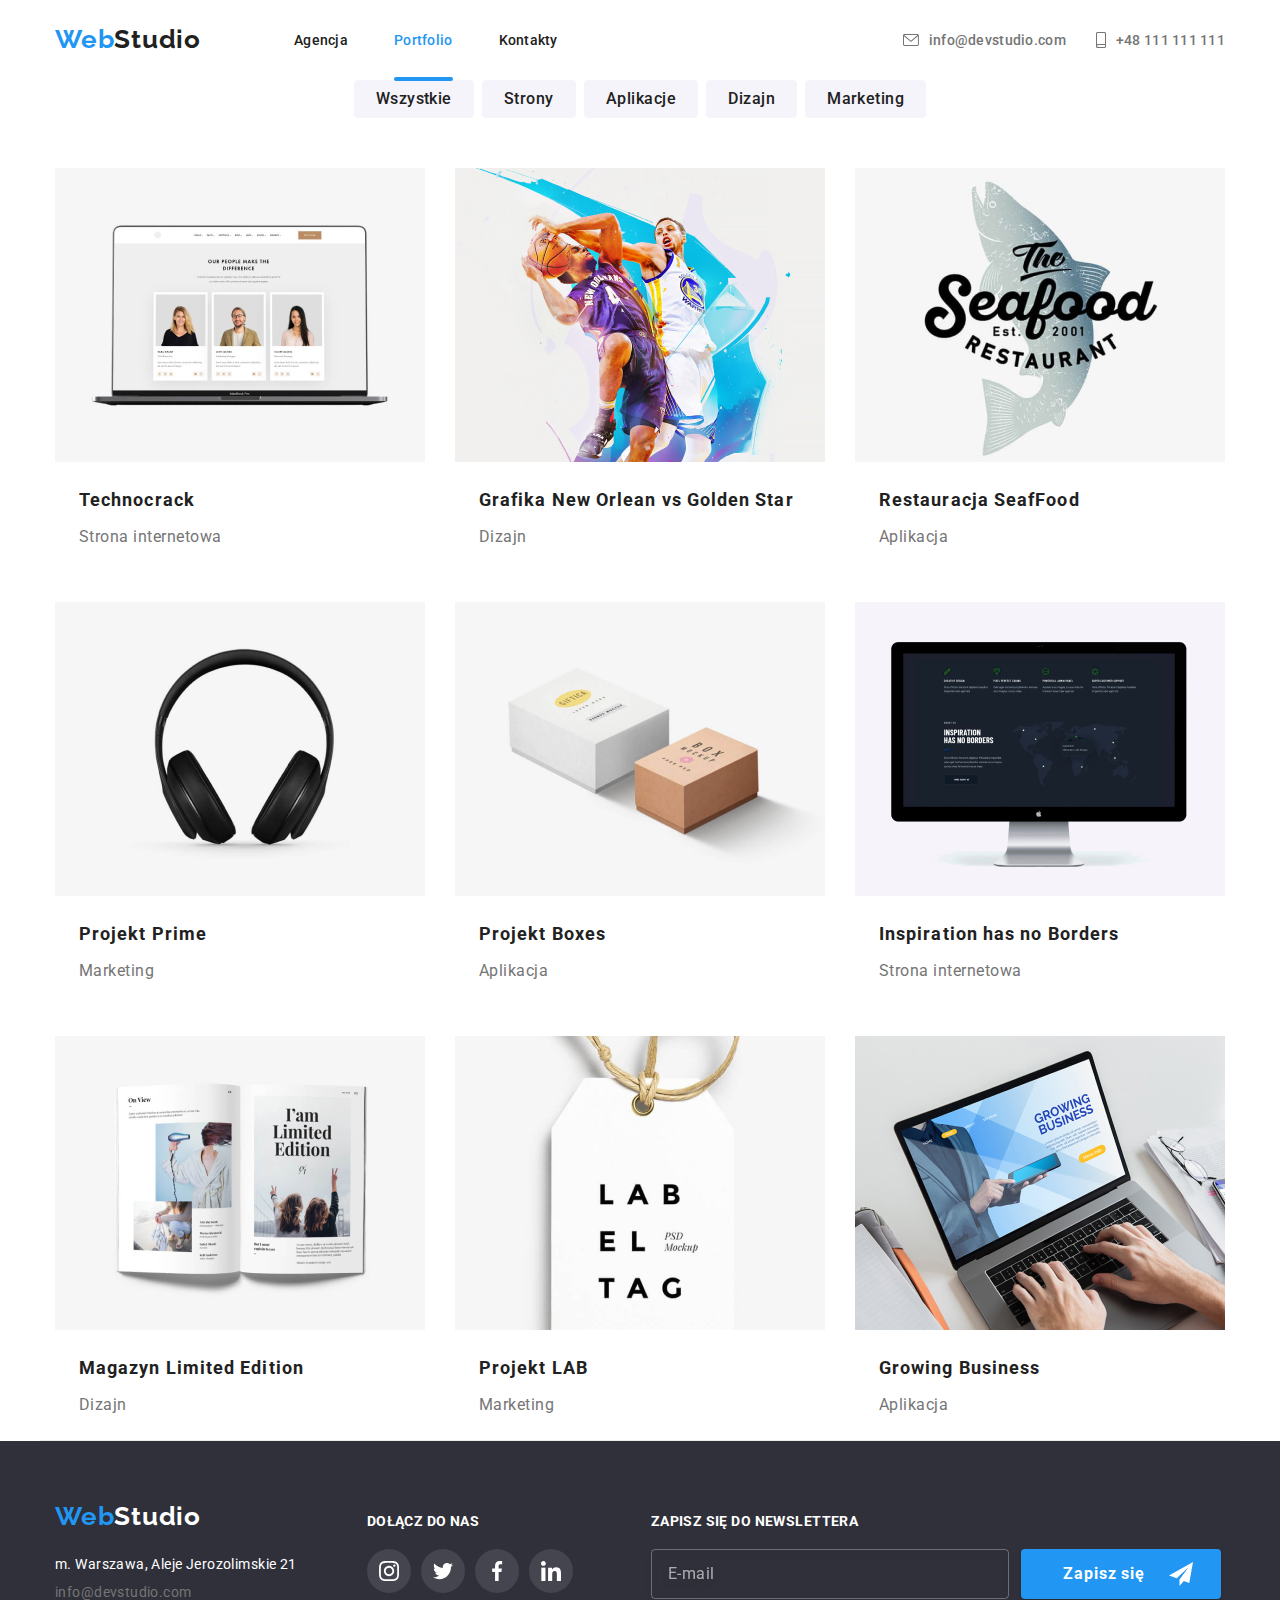
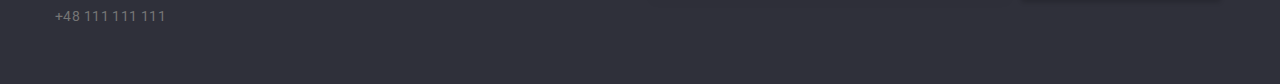
==== portfolio.html @ be6711ce "Initial commit" ====
<!DOCTYPE html>
<html lang="pl">
  <head>
    <meta charset="UTF-8" />
    <meta http-equiv="X-UA-Compatible" content="IE=edge" />
    <meta name="viewport" content="width=device-width, initial-scale=1.0" />
    <title>Portfolio-7-ZMIANY</title>
    <link rel="preconnect" href="https://fonts.googleapis.com" />
    <link rel="preconnect" href="https://fonts.gstatic.com" crossorigin />
    <link
      href="https://fonts.googleapis.com/css2?family=Roboto:wght@400;500;700;900&display=swap"
      rel="stylesheet"
    />
    <link
      href="https://fonts.googleapis.com/css2?family=Raleway:wght@700&display=swap"
      rel="stylesheet"
    />
    <link rel="stylesheet" href="./css/modern-normalize.css" />
    <link rel="stylesheet" href="./css/main.min.css" />
  </head>
  <body class="container">
    <header class="main-header__space">
      <div class="main-header__site main-header__heading">
        <a
          class="main-header__logo main-header__logo-margin-left"
          href="index.html"
        >
          <p>Web</p>
          <p class="main-header__logo-top">Studio</p>
        </a>
        <nav class="main-header__navigation" style="padding-left: 93px">
          <a class="main-header__link" href="index.html">Agencja</a>
          <a
            class="main-header__link main-header__link-activ"
            href="portfolio.html"
            style="margin-left: 46px"
            >Portfolio</a
          >
          <a class="main-header__link" href="#" style="margin-left: 46px"
            >Kontakty</a
          >
        </nav>
        <a
          class="main-header__contact"
          href="mailto:info@devstudio.com"
          style="margin-left: 345px"
        >
          <div class="main-header__contact-icon">
            <svg width="16" height="12">
              <use href="./images/icons.svg#icon-mail-koperta"></use>
            </svg>
            <p>info@devstudio.com</p>
          </div>
        </a>
        <a class="main-header__contact" href="#" style="margin-left: 30px">
          <div class="main-header__contact-icon">
            <svg width="10" height="16">
              <use href="./images/icons.svg#icon-phone"></use>
            </svg>
            <p>+48 111 111 111</p>
          </div>
        </a>
      </div>
    </header>
    <main class="sec-portf__site sec-portf__space">
      <div class="sec-portf__buttons">
        <button class="btn-portf">Wszystkie</button>
        <button class="btn-portf">Strony</button>
        <button class="btn-portf">Aplikacje</button>
        <button class="btn-portf">Dizajn</button>
        <button class="btn-portf">Marketing</button>
      </div>
      <div class="sec-portf__column">
        <div class="sec-portf__pictures">
          <!-- teraz jest wiersz -obrazow klaśą ==>>   "we-do__pictures"  i nową klasę dopisać do GLOBAL -->
          <div>
            <div class="sec-portf__picture">
              <img src="./images/technocrack.jpg" alt="pict1-1" />
              <div class="overlay">
                <p>
                  Technocrack jest popularną platformą wykorzystywaną do
                  rozpowszechniania koronawirusa. Firmy wykorzystują tą
                  platformę do celów szpiegowskiech i ataków na niezabezpieczone
                  serwery konkurencji
                </p>
              </div>
            </div>
            <div>
              <p class="sec-portf__picture-title">Technocrack</p>
              <p class="sec-portf__picture-describ">Strona internetowa</p>
            </div>
          </div>
          <div>
            <div class="sec-portf__picture">
              <img src="./images/new_orlean.jpg" alt="pict2-1" />
              <div class="overlay">
                <p>
                  Technocrack jest popularną platformą wykorzystywaną do
                  rozpowszechniania koronawirusa. Firmy wykorzystują tą
                  platformę do celów szpiegowskiech i ataków na niezabezpieczone
                  serwery konkurencji
                </p>
              </div>
            </div>
            <div>
              <p class="sec-portf__picture-title">
                Grafika New Orlean vs Golden Star
              </p>
              <p class="sec-portf__picture-describ">Dizajn</p>
            </div>
          </div>

          <div>
            <div class="sec-portf__picture">
              <img src="./images/seafood.jpg" alt="pict3-1" />
              <div class="overlay">
                <p>
                  Technocrack jest popularną platformą wykorzystywaną do
                  rozpowszechniania koronawirusa. Firmy wykorzystują tą
                  platformę do celów szpiegowskiech i ataków na niezabezpieczone
                  serwery konkurencji
                </p>
              </div>
            </div>
            <div>
              <p class="sec-portf__picture-title">Restauracja SeafFood</p>
              <p class="sec-portf__picture-describ">Aplikacja</p>
            </div>
          </div>
        </div>
        <div class="sec-portf__pictures">
          <!-- teraz jest wiersz -obrazow klaśą ==>>   "we-do__pictures"  i nową klasę dopisać do GLOBAL -->
          <div>
            <div class="sec-portf__picture">
              <img src="./images/sluchawki.jpg" alt="pict2-1" />
              <div class="overlay">
                <p>
                  Technocrack jest popularną platformą wykorzystywaną do
                  rozpowszechniania koronawirusa. Firmy wykorzystują tą
                  platformę do celów szpiegowskiech i ataków na niezabezpieczone
                  serwery konkurencji
                </p>
              </div>
            </div>
            <div>
              <p class="sec-portf__picture-title">Projekt Prime</p>
              <p class="sec-portf__picture-describ">Marketing</p>
            </div>
          </div>
          <div>
            <div class="sec-portf__picture">
              <img src="./images/boxes.jpg" alt="pict2-2" />
              <div class="overlay">
                <p>
                  Technocrack jest popularną platformą wykorzystywaną do
                  rozpowszechniania koronawirusa. Firmy wykorzystują tą
                  platformę do celów szpiegowskiech i ataków na niezabezpieczone
                  serwery konkurencji
                </p>
              </div>
            </div>
            <div>
              <p class="sec-portf__picture-title">Projekt Boxes</p>
              <p class="sec-portf__picture-describ">Aplikacja</p>
            </div>
          </div>
          <div>
            <div class="sec-portf__picture">
              <img src="./images/computer.jpg" alt="pict2-3" />
              <div class="overlay">
                <p>
                  Technocrack jest popularną platformą wykorzystywaną do
                  rozpowszechniania koronawirusa. Firmy wykorzystują tą
                  platformę do celów szpiegowskiech i ataków na niezabezpieczone
                  serwery konkurencji
                </p>
              </div>
            </div>
            <div>
              <p class="sec-portf__picture-title">Inspiration has no Borders</p>
              <p class="sec-portf__picture-describ">Strona internetowa</p>
            </div>
          </div>
        </div>
        <div class="sec-portf__pictures">
          <!-- teraz jest wiersz -obrazow klaśą ==>>   "we-do__pictures"  i nową klasę dopisać do GLOBAL -->
          <div>
            <div class="sec-portf__picture">
              <img src="./images/magazyn_ltd.jpg" alt="pict3-1" />
              <div class="overlay">
                <p>
                  Technocrack jest popularną platformą wykorzystywaną do
                  rozpowszechniania koronawirusa. Firmy wykorzystują tą
                  platformę do celów szpiegowskiech i ataków na niezabezpieczone
                  serwery konkurencji
                </p>
              </div>
            </div>
            <div>
              <p class="sec-portf__picture-title">Magazyn Limited Edition</p>
              <p class="sec-portf__picture-describ">Dizajn</p>
            </div>
          </div>
          <div>
            <div class="sec-portf__picture">
              <img src="./images/projekt.jpg" alt="pict3-2" />
              <div class="overlay">
                <p>
                  Technocrack jest popularną platformą wykorzystywaną do
                  rozpowszechniania koronawirusa. Firmy wykorzystują tą
                  platformę do celów szpiegowskiech i ataków na niezabezpieczone
                  serwery konkurencji
                </p>
              </div>
            </div>
            <div>
              <p class="sec-portf__picture-title">Projekt LAB</p>
              <p class="sec-portf__picture-describ">Marketing</p>
            </div>
          </div>
          <div>
            <div class="sec-portf__picture">
              <img src="./images/growing.jpg" alt="pict3-3" />
              <div class="overlay">
                <p>
                  Technocrack jest popularną platformą wykorzystywaną do
                  rozpowszechniania koronawirusa. Firmy wykorzystują tą
                  platformę do celów szpiegowskiech i ataków na niezabezpieczone
                  serwery konkurencji
                </p>
              </div>
            </div>
            <div>
              <p class="sec-portf__picture-title">Growing Business</p>
              <p class="sec-portf__picture-describ">Aplikacja</p>
            </div>
          </div>
        </div>
      </div>
    </main>
    <footer>
      <div class="foooter foooter__site">
        <div>
          <div class="foooter__logo">
            <p>Web</p>
            <p class="foooter__logo-bottom">Studio</p>
          </div>
          <address>
            <p class="foooter__contact foooter__contact-address">
              m. Warszawa, Aleje Jerozolimskie 21
            </p>
            <p
              class="foooter__contact foooter__contact-details"
              style="padding-top: 8px"
            >
              info@devstudio.com
            </p>
            <p
              class="foooter__contact foooter__contact-details"
              style="padding-top: 8px"
            >
              +48 111 111 111
            </p>
          </address>
        </div>
        <div>
          <p class="foooter__join-us">DOŁĄCZ DO NAS</p>
          <div class="foooter__icon-social-media">
            <div class="foooter__circle">
              <svg width="20" height="20">
                <use href="./images/icons.svg#icon-instagram"></use>
              </svg>
            </div>
            <div class="foooter__circle">
              <svg width="20" height="20">
                <use href="./images/icons.svg#icon-twitter"></use>
              </svg>
            </div>
            <div class="foooter__circle">
              <svg width="20" height="20">
                <use href="./images/icons.svg#icon-facebook"></use>
              </svg>
            </div>
            <div class="foooter__circle">
              <svg width="20" height="20">
                <use href="./images/icons.svg#icon-linkedin"></use>
              </svg>
            </div>
          </div>
        </div>
        <div style="margin-left: 8px">
          <p class="foooter__join-us">ZAPISZ SIĘ DO NEWSLETTERA</p>
          <div class="foooter__sign-up">
            <div class="foooter__newsletter">
              <form>
                <label> E-mail </label>
              </form>
            </div>
            <div>
              <button class="btn-sign" type="submit">
                Zapisz się
                <svg class="btn__icon-sign" width="24" height="24">
                  <use href="./images/icons.svg#icon-icon-send"></use>
                </svg>
              </button>
            </div>
          </div>
        </div>
      </div>
    </footer>
  </body>
</html>
---- css/main.min.css ----
:root{--color-default: #212121;--color-logo: #2196f3;--color-contact: #757575;--color-btn-not-activ: #f5f4fa;--color-footer: #2f303a;--color-horizont-line: #ececec;--color-ground: #e5e5e5;--color-picture-frame: #eeeeee;--color-icon: #afb1b8;--color-standard: #ffffff;--color-black: #2a2a2a;--shadow: 0px 4px 4px rgba(0, 0, 0, 0.15);--time-function: cubic-bezier(0.4, 0, 0.2, 1);--space1: 94px;--diameter-icon-social: 44px;--gap10: 10px}*{margin:0px;padding:0px}body{background-color:var(--color-standard);text-decoration:none;font-family:"Roboto";font-style:normal;font-weight:500}table{border-collapse:collapse}h1{font-weight:900;font-size:44px;line-height:60px;text-align:center;letter-spacing:.06em;text-transform:uppercase;color:var(--color-standard)}img{display:block}button{border:none;outline:none}a,button,.team__white-circle,.foooter__circle,.our-customers__box2,.we-do__pictures,.sec-portf__pictures>div{cursor:pointer}footer{background-color:var(--color-footer);color:var(--color-standard);padding:60px 0px}.main-container{display:block;width:1600px;margin-left:auto;margin-right:auto}.main-header{width:1600;border-bottom:1px solid var(--color-horizont-line)}.main-header__site{width:1200px;margin-left:auto;margin-right:auto}.main-header__heading{display:-webkit-box;display:-ms-flexbox;display:flex;background-color:var(--color-standard);-webkit-box-align:center;-ms-flex-align:center;align-items:center;padding-top:24px;padding-bottom:25px}.main-header__logo{display:-webkit-box;display:-ms-flexbox;display:flex;text-decoration:none;font-family:"Raleway";font-style:normal;font-weight:700;font-size:26px;line-height:31px;letter-spacing:.03em;color:var(--color-logo)}.main-header__logo-margin-left{margin-left:15px}.main-header__logo-top{color:var(--color-default)}.main-header__navigation{display:-webkit-box;display:-ms-flexbox;display:flex}.main-header__link{text-decoration:none;font-size:14px;line-height:16px;letter-spacing:.02em;color:var(--color-default);position:relative}.main-header__link:hover,.main-header__link:focus{color:var(--color-logo);-webkit-transition-property:color;transition-property:color;-webkit-transition-duration:250ms;transition-duration:250ms;-webkit-transition-timing-function:var(--f-czasu);transition-timing-function:var(--f-czasu)}.main-header__contact{text-decoration:none;font-family:"Roboto";font-style:normal;font-weight:500;font-size:14px;line-height:16px;letter-spacing:.02em;color:var(--color-contact)}.main-header__contact-icon{display:-webkit-box;display:-ms-flexbox;display:flex;-webkit-box-orient:horizontal;-webkit-box-direction:normal;-ms-flex-direction:row;flex-direction:row;-webkit-box-pack:right;-ms-flex-pack:right;justify-content:right;-webkit-box-align:center;-ms-flex-align:center;align-items:center;gap:10px;fill:var(--color-contact)}.main-header__contact-icon:hover,.main-header__contact-icon:focus{fill:var(--color-logo);color:var(--color-logo);-webkit-transition-property:fill,color;transition-property:fill,color;-webkit-transition-duration:250ms;transition-duration:250ms;-webkit-transition-timing-function:var(--f-czasu);transition-timing-function:var(--f-czasu)}.main-header__link-activ{color:var(--color-logo)}.main-header__link-activ::after{display:block;content:"";background:var(--color-logo);border-radius:2px;width:100%;height:4px;position:absolute;top:45px}.poster{text-align:center;background-color:var(--kolor-stopka);padding-top:200px;padding-bottom:200px;background-image:url("../images/tlo.png");background-image:-webkit-gradient(linear, left top, left bottom, from(rgba(47, 48, 58, 0.4)), to(rgba(47, 48, 58, 0.4))),url("../images/tlo.png");background-image:linear-gradient(rgba(47, 48, 58, 0.4), rgba(47, 48, 58, 0.4)),url("../images/tlo.png")}.poster__site{width:1200px;margin-left:auto;margin-right:auto}.team{padding:94px 0px}.team__header{font-weight:700;font-size:36px;line-height:42px;text-align:center;letter-spacing:.03em;color:var(--color-default);padding-bottom:50px}.team__group{display:-webkit-box;display:-ms-flexbox;display:flex;-webkit-box-pack:center;-ms-flex-pack:center;justify-content:center;gap:30px}.team__group>div{border-radius:0px 0px 4px 4px;background-color:var(--color-standard);-webkit-box-shadow:0px 1px 3px rgba(0,0,0,.12),0px 1px 1px rgba(0,0,0,.14),0px 2px 1px rgba(0,0,0,.2);box-shadow:0px 1px 3px rgba(0,0,0,.12),0px 1px 1px rgba(0,0,0,.14),0px 2px 1px rgba(0,0,0,.2)}.team__group-name{font-weight:500;font-size:16px;line-height:19px;text-align:center;letter-spacing:.03em;color:var(--color-default);margin-top:30px}.team__group-title{font-weight:400;font-size:16px;line-height:19px;text-align:center;letter-spacing:.03em;color:#757575;margin-top:10px;margin-bottom:16px}.team__icon-social-media{display:-webkit-box;display:-ms-flexbox;display:flex;-webkit-box-pack:center;-ms-flex-pack:center;justify-content:center;margin-bottom:30px;gap:10px;color:var(--color-icon)}.team__white-circle{display:-webkit-box;display:-ms-flexbox;display:flex;width:var(--diameter-icon-social);height:var(--diameter-icon-social);border-radius:50%;-webkit-box-pack:center;-ms-flex-pack:center;justify-content:center;-webkit-box-align:center;-ms-flex-align:center;align-items:center;fill:var(--color-icon)}.team__white-circle:hover,.team__white-circle:focus{background-color:var(--color-logo);fill:var(--color-standard);-webkit-transition-property:fill,background-color;transition-property:fill,background-color;-webkit-transition-duration:250ms;transition-duration:250ms;-webkit-transition-timing-function:var(--time-function);transition-timing-function:var(--time-function)}.team__icon-social-media{display:-webkit-box;display:-ms-flexbox;display:flex;-webkit-box-pack:center;-ms-flex-pack:center;justify-content:center;gap:10px;margin-bottom:30px;color:var(--color-icon)}.our-customers{padding:var(--space1) 0px}.our-customers__header{font-weight:700;font-size:36px;line-height:42px;text-align:center;letter-spacing:.03em;color:var(--color-default);padding-bottom:50px}.our-customers__table{display:-webkit-box;display:-ms-flexbox;display:flex;-webkit-box-pack:center;-ms-flex-pack:center;justify-content:center;gap:30px}.our-customers__box2{display:-webkit-box;display:-ms-flexbox;display:flex;width:170px;height:92px;border:1px solid var(--color-icon);border-radius:4px;-webkit-box-pack:center;-ms-flex-pack:center;justify-content:center;-webkit-box-align:center;-ms-flex-align:center;align-items:center;gap:30px;fill:var(--color-icon)}.our-customers__box2:hover,.our-customers__box2:focus{border-color:var(--color-logo);fill:var(--color-logo);-webkit-transition-property:fill,border-color;transition-property:fill,border-color;-webkit-transition-duration:250ms;transition-duration:250ms;-webkit-transition-timing-function:var(--f-czasu);transition-timing-function:var(--f-czasu)}.foooter{display:-webkit-box;display:-ms-flexbox;display:flex;padding:0px 15px;gap:70px}.foooter__site{width:1200px;margin-left:auto;margin-right:auto}.foooter__logo{display:-webkit-box;display:-ms-flexbox;display:flex;text-decoration:none;font-family:"Raleway";font-style:normal;font-weight:700;font-size:26px;line-height:31px;letter-spacing:.03em;color:var(--color-logo)}.foooter__logo-bottom{color:var(--color-standard)}.foooter__contact{text-decoration:none;font-family:"Roboto";font-style:normal;font-weight:500;font-size:14px;line-height:16px;letter-spacing:.02em;color:var(--color-contact)}.foooter__contact-address{padding-top:20px;font-weight:400;font-size:14px;line-height:24px;letter-spacing:.03em;color:var(--color-standard)}.foooter__contact-details{letter-spacing:.03em;font-weight:400}.foooter__join-us{font-weight:700;font-size:14px;line-height:16px;letter-spacing:.03em;text-transform:uppercase;color:var(--color-standard);margin-top:12px;margin-bottom:20px}.foooter__icon-social-media{display:-webkit-box;display:-ms-flexbox;display:flex;-webkit-box-pack:center;-ms-flex-pack:center;justify-content:center;gap:10px;margin-bottom:30px;fill:var(--color-standard)}.foooter__circle{display:-webkit-box;display:-ms-flexbox;display:flex;-webkit-box-pack:center;-ms-flex-pack:center;justify-content:center;-webkit-box-align:center;-ms-flex-align:center;align-items:center;gap:10px;width:var(--diameter-icon-social);height:var(--diameter-icon-social);border-radius:50%;background-color:rgba(255,255,255,.1)}.foooter__circle:hover,.foooter__circle:focus{background-color:var(--color-logo);-webkit-transition-property:background-color;transition-property:background-color;-webkit-transition-duration:250ms;transition-duration:250ms;-webkit-transition-timing-function:var(--time-function);transition-timing-function:var(--time-function)}.foooter__sign-up{display:-webkit-box;display:-ms-flexbox;display:flex;gap:12px}.foooter__newsletter{border:1px solid rgba(255,255,255,.3);-webkit-filter:drop-shadow(var(--shadow));filter:drop-shadow(var(--shadow));border-radius:4px;width:358px;height:50px;font-weight:400;font-size:16px;line-height:20px;display:-webkit-box;display:-ms-flexbox;display:flex;-webkit-box-align:center;-ms-flex-align:center;align-items:center;letter-spacing:.03em;color:rgba(255,255,255,.6);padding:15px 16px}.btn-portf{text-decoration:none;height:38px;font-family:"Roboto";font-style:normal;font-weight:500;font-size:16px;line-height:26px;text-align:center;letter-spacing:.03em;background:var(--color-btn-not-activ);color:var(--color-default);padding:6px 22px;border-radius:4px}.btn-portf:hover,.btn-portf:focus{color:var(--color-standard);background-color:var(--color-logo);-webkit-box-shadow:0px 3px 1px rgba(0,0,0,.1),0px 1px 2px rgba(0,0,0,.08),0px 2px 2px rgba(0,0,0,.12);box-shadow:0px 3px 1px rgba(0,0,0,.1),0px 1px 2px rgba(0,0,0,.08),0px 2px 2px rgba(0,0,0,.12);border-radius:4px;-webkit-transition-property:background-color,color;transition-property:background-color,color;-webkit-transition-duration:250ms;transition-duration:250ms;-webkit-transition-timing-function:var(--time-function);transition-timing-function:var(--time-function)}.btn-send{display:-webkit-box;display:-ms-flexbox;display:flex;font-family:"Roboto";font-weight:700;font-size:16px;color:var(--color-standard);background-color:var(--color-logo);-webkit-box-shadow:var(--shadow);box-shadow:var(--shadow);border-radius:4px;margin-left:auto;margin-right:auto;padding-top:10px;padding-bottom:10px;display:inline;font-style:bold;letter-spacing:.06em;width:200px;height:50px;padding:10px 0px}.btn-poster{display:-webkit-box;display:-ms-flexbox;display:flex;font-family:"Roboto";font-weight:700;font-size:16px;color:var(--color-standard);background-color:var(--color-logo);-webkit-box-shadow:var(--shadow);box-shadow:var(--shadow);border-radius:4px;margin-left:auto;margin-right:auto;padding-top:10px;padding-bottom:10px;font-style:normal;line-height:30px;padding-left:42px;padding-right:41px;margin-top:30px;letter-spacing:.06em}.btn-sign{display:-webkit-box;display:-ms-flexbox;display:flex;font-family:"Roboto";font-weight:700;font-size:16px;color:var(--color-standard);background-color:var(--color-logo);-webkit-box-shadow:var(--shadow);box-shadow:var(--shadow);border-radius:4px;margin-left:auto;margin-right:auto;padding-top:10px;padding-bottom:10px;-webkit-box-align:center;-ms-flex-align:center;align-items:center;gap:24px;font-style:bold;letter-spacing:.06em;width:200px;height:50px;padding-left:42px;fill:var(--color-standard)}.btn-sign__.icon{-webkit-box-align:center;-ms-flex-align:center;align-items:center;fill:var(--color-standard)}.close-btn{position:absolute;top:8px;right:8px;width:30px;height:30px;background-color:var(--color-standard);border:1px solid rgba(0,0,0,.1);border-radius:50%;cursor:pointer}.form{font-family:"Roboto";font-style:normal;font-weight:400;-webkit-box-pack:center;-ms-flex-pack:center;justify-content:center;gap:10px}.form__field{display:-webkit-box;display:-ms-flexbox;display:flex;-webkit-box-orient:vertical;-webkit-box-direction:normal;-ms-flex-direction:column;flex-direction:column;-webkit-box-align:start;-ms-flex-align:start;align-items:start;width:100%;-webkit-box-pack:start;-ms-flex-pack:start;justify-content:flex-start;gap:4px}.form__field>div{display:-webkit-box;display:-ms-flexbox;display:flex;-webkit-box-orient:horizontal;-webkit-box-direction:normal;-ms-flex-direction:row;flex-direction:row;-webkit-box-pack:start;-ms-flex-pack:start;justify-content:flex-start;-webkit-box-align:center;-ms-flex-align:center;align-items:center;position:relative;width:100%}.form__field>div>svg{position:absolute;left:15px}.form__field label,.form__field input,.form__field textarea{width:100%;font-size:12px;line-height:14px;letter-spacing:.01em;color:var(--color-contact)}.form__field input,.form__field textarea{border:1px solid rgba(33,33,33,.2);border-radius:4px}.form__field input{height:40px;padding-left:45px;padding-right:15px}.form__field textarea{height:120px;padding:15px;text-align:top left;resize:none}.form__field input:focus,.form__field textarea:focus{outline:none}.form__field>div:hover,.form__field>div:focus-within,.form__field input:hover,.form__field input:focus,.form__field textarea:hover,.form__field textarea:focus{border-color:var(--color-logo);fill:var(--color-logo);-webkit-transition-property:background-color;transition-property:background-color;-webkit-transition-duration:250ms;transition-duration:250ms;-webkit-transition-timing-function:var(--f-czasu);transition-timing-function:var(--f-czasu)}.form__regulation{position:relative;margin:10px 10px 30px 10px}.form__regulation>label{padding-left:18px;font-size:14px;letter-spacing:.03em;line-height:24px;color:var(--color-contact)}.form__regulation a{color:var(--color-logo)}.form__checkbox-hidden,.form__checkbox-empty,.form__checkbox-accepted{position:absolute;left:0px;top:50%;-webkit-transform:translatey(-50%);transform:translatey(-50%)}.form__checkbox-hidden{opacity:0}.form__checkbox-empty,.form__checkbox-accepted{fill:var(--color-contact);cursor:pointer}.form__checkbox-empty{fill:var(--color-contact)}.form__checkbox-empty:hover{fill:var(--color-logo)}.form__checkbox-accepted{background-color:var(--color-logo);fill:var(--color-standard)}.form__checkbox-space{margin-left:8px}.form__checkbox-space{margin-left:8px}.form,.form__field{display:-webkit-box;display:-ms-flexbox;display:flex;-webkit-box-orient:vertical;-webkit-box-direction:normal;-ms-flex-direction:column;flex-direction:column;-webkit-box-align:start;-ms-flex-align:start;align-items:start;width:100%}input[type=checkbox]:checked+svg.form__checkbox-accepted{display:inline}input[type=checkbox]:not(:checked)~svg.form__checkbox-accepted{display:none}.akcept-regulamin>label:focus-within>form__checkbox-empty{fill:var(--color-logo)}.section-ipsum__site{width:1200px;margin-left:auto;margin-right:auto}.section-ipsum__space{padding:var(--space1) 0px}.section-ipsum__table-ipsum{display:-webkit-box;display:-ms-flexbox;display:flex;-webkit-box-pack:center;-ms-flex-pack:center;justify-content:center;gap:30px;padding-left:15px;padding-right:15px}.section-ipsum__box{display:-webkit-box;display:-ms-flexbox;display:flex;height:120px;background:#f5f4fa;border-radius:4px;margin-bottom:30px;-webkit-box-pack:center;-ms-flex-pack:center;justify-content:center;-webkit-box-align:center;-ms-flex-align:center;align-items:center}.section-ipsum__header{font-weight:700;font-size:14px;line-height:16px;letter-spacing:.03em;text-transform:uppercase;color:var(--color-default);margin-bottom:10px}.section-ipsum__text{font-weight:400;font-size:14px;line-height:24px;letter-spacing:.03em;color:var(--color-kontakt)}.section-ipsum__icon{fill:var(--color-black)}.we-do__space-down{padding-bottom:var(--space1)}.we-do__header{font-weight:700;font-size:36px;line-height:42px;text-align:center;letter-spacing:.03em;color:var(--color-default);padding-bottom:50px}.we-do__pictures{display:-webkit-box;display:-ms-flexbox;display:flex;-webkit-box-pack:center;-ms-flex-pack:center;justify-content:center;gap:30px}.we-do__relative{position:relative;top:-70px;width:370px;background:rgba(47,48,58,.8);font-weight:700;font-size:14px;line-height:16px;text-align:center;letter-spacing:.03em;text-transform:uppercase;color:var(--color-standard);padding-top:27px;padding-bottom:27px}.we-do__pictures>div:hover{-webkit-box-shadow:0px 1px 1px rgba(0,0,0,.12),0px 4px 4px rgba(0,0,0,.06),1px 4px 6px rgba(0,0,0,.16);box-shadow:0px 1px 1px rgba(0,0,0,.12),0px 4px 4px rgba(0,0,0,.06),1px 4px 6px rgba(0,0,0,.16);-webkit-transition-property:-webkit-box-shadow;transition-property:-webkit-box-shadow;transition-property:box-shadow;transition-property:box-shadow, -webkit-box-shadow;-webkit-transition-duration:250ms;transition-duration:250ms;-webkit-transition-timing-function:var(--time-function);transition-timing-function:var(--time-function)}.we-do__pictures div div{border:1px solid var(--color-picture-frame)}.modal{display:-webkit-box;display:-ms-flexbox;display:flex;-webkit-box-orient:vertical;-webkit-box-direction:normal;-ms-flex-direction:column;flex-direction:column;-webkit-box-align:center;-ms-flex-align:center;align-items:center;position:absolute;top:50%;left:50%;-webkit-transform:translate(-50%, -50%);transform:translate(-50%, -50%);width:528px;min-height:581px;background-color:var(--color-standard);padding:40px}.modal__header{margin-bottom:12px;font-weight:700;font-size:20px;line-height:23px;text-align:center;letter-spacing:.03em;color:var(--color-default)}.backdrop{position:fixed;left:0;top:0;width:100%;height:100%;background-color:rgba(0,0,0,.1);visibility:visible;opacity:1;-webkit-transform:scale(1);transform:scale(1);-webkit-transition-property:visibility,opacity,-webkit-transform;transition-property:visibility,opacity,-webkit-transform;transition-property:visibility,opacity,transform;transition-property:visibility,opacity,transform,-webkit-transform;-webkit-transition-duration:250ms;transition-duration:250ms;-webkit-transition-timing-function:linear;transition-timing-function:linear}.is-hidden{opacity:0;visibility:hidden;pointer-events:none;-webkit-transform:scale(0);transform:scale(0)}.sec-portf__site{width:1200px;margin-left:auto;margin-right:auto}.sec-portf__space{width:1600;border-bottom:1px solid var(--color-horizont-line)}.sec-portf__buttons{padding-bottom:50px;display:-webkit-box;display:-ms-flexbox;display:flex;gap:8px;-webkit-box-pack:center;-ms-flex-pack:center;justify-content:center}.sec-portf__column{display:-webkit-box;display:-ms-flexbox;display:flex;-webkit-box-orient:vertical;-webkit-box-direction:normal;-ms-flex-direction:column;flex-direction:column;gap:30px}.sec-portf__pictures{display:-webkit-box;display:-ms-flexbox;display:flex;-webkit-box-pack:center;-ms-flex-pack:center;justify-content:center;gap:30px}.sec-portf__picture{width:370px;height:294px;margin:0 auto;background-color:#bdbdbd;position:relative;overflow:hidden}.sec-portf__pictures div div{border:1px solid var(--color-ramki-zdjec)}.sec-portf__pictures>div:hover{-webkit-box-shadow:0px 1px 1px rgba(0,0,0,.12),0px 4px 4px rgba(0,0,0,.06),1px 4px 6px rgba(0,0,0,.16);box-shadow:0px 1px 1px rgba(0,0,0,.12),0px 4px 4px rgba(0,0,0,.06),1px 4px 6px rgba(0,0,0,.16);-webkit-transition-property:-webkit-box-shadow;transition-property:-webkit-box-shadow;transition-property:box-shadow;transition-property:box-shadow, -webkit-box-shadow;-webkit-transition-duration:250ms;transition-duration:250ms;-webkit-transition-timing-function:var(--f-czasu);transition-timing-function:var(--f-czasu)}.sec-portf__pictures>div:hover .overlay,.sec-portf__pictures>div:focus .overlay{-webkit-transform:translatex(0%);transform:translatex(0%);-webkit-transition-property:-webkit-transform;transition-property:-webkit-transform;transition-property:transform;transition-property:transform, -webkit-transform;-webkit-transition-duration:250ms;transition-duration:250ms;-webkit-transition-timing-function:var(--f-czasu);transition-timing-function:var(--f-czasu)}.sec-portf__picture-title{padding-top:20px;padding-left:24px;padding-bottom:4px;font-weight:700;font-size:18px;line-height:36px;letter-spacing:.06em;color:#212121}.sec-portf__picture-describ{padding-left:24px;padding-bottom:20px;font-weight:400;font-size:16px;line-height:30px;letter-spacing:.03em;color:#757575}.overlay{position:absolute;top:0;left:0;width:100%;height:100%;-webkit-transform:translatey(100%);transform:translatey(100%);background-color:var(--color-logo);-webkit-transition:-webkit-transform 250ms var(--f-czasu);transition:-webkit-transform 250ms var(--f-czasu);transition:transform 250ms var(--f-czasu);transition:transform 250ms var(--f-czasu), -webkit-transform 250ms var(--f-czasu)}.overlay p{padding:49px 45px 49px 24px;margin:0;font-weight:400;font-size:18px;letter-spacing:.03em;color:var(--color-standard)}/*# sourceMappingURL=main.min.css.map */
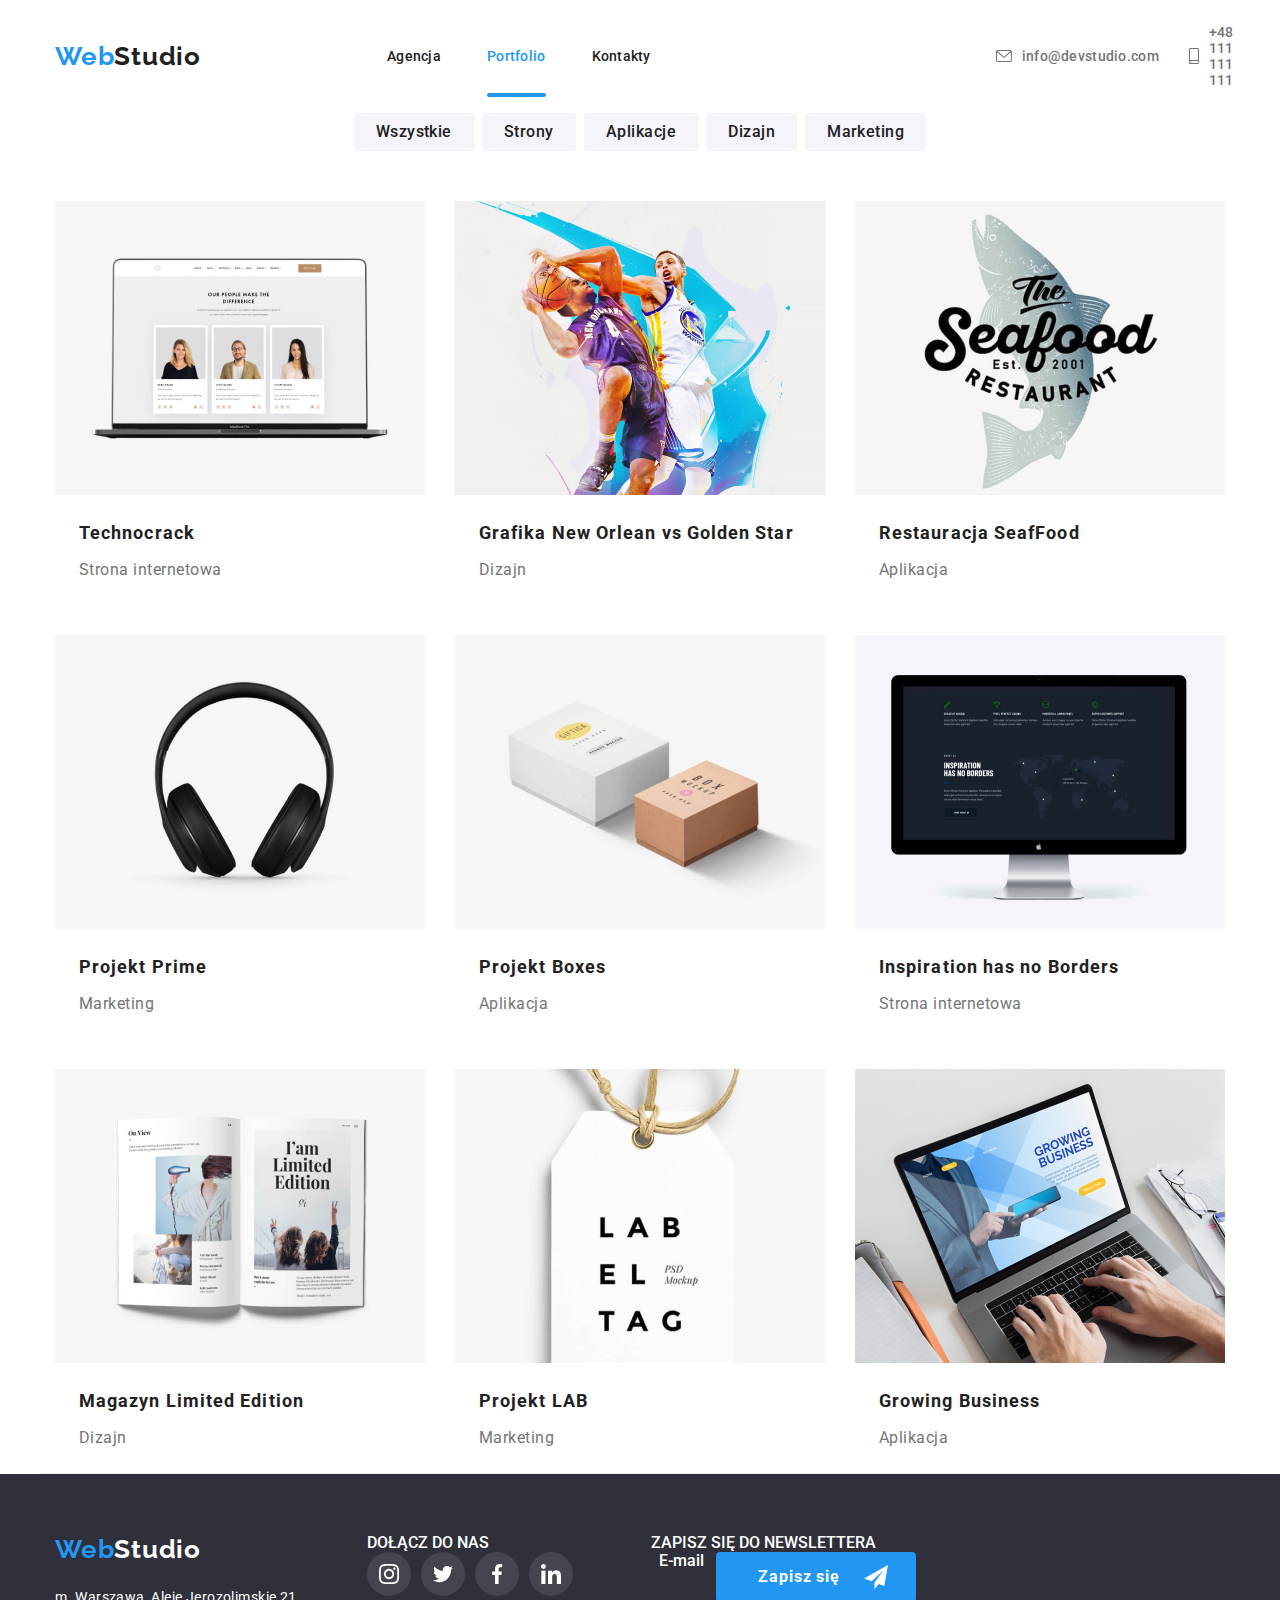
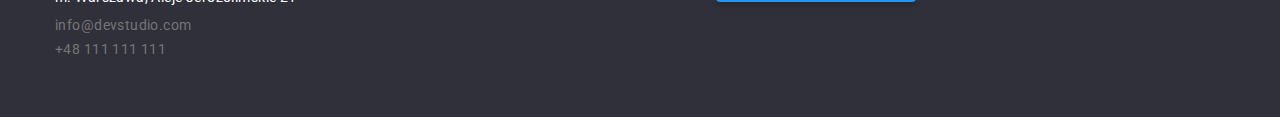
==== commit e8a717e4: "zadanie 8" ====
--- a/portfolio.html
+++ b/portfolio.html
@@ -4,7 +4,7 @@
     <meta charset="UTF-8" />
     <meta http-equiv="X-UA-Compatible" content="IE=edge" />
     <meta name="viewport" content="width=device-width, initial-scale=1.0" />
-    <title>Portfolio-7-ZMIANY</title>
+    <title>Portfolio-8-roboczy-ZMIANY</title>
     <link rel="preconnect" href="https://fonts.googleapis.com" />
     <link rel="preconnect" href="https://fonts.gstatic.com" crossorigin />
     <link
--- a/css/main.min.css
+++ b/css/main.min.css
@@ -1 +1 @@
-:root{--color-default: #212121;--color-logo: #2196f3;--color-contact: #757575;--color-btn-not-activ: #f5f4fa;--color-footer: #2f303a;--color-horizont-line: #ececec;--color-ground: #e5e5e5;--color-picture-frame: #eeeeee;--color-icon: #afb1b8;--color-standard: #ffffff;--color-black: #2a2a2a;--shadow: 0px 4px 4px rgba(0, 0, 0, 0.15);--time-function: cubic-bezier(0.4, 0, 0.2, 1);--space1: 94px;--diameter-icon-social: 44px;--gap10: 10px}*{margin:0px;padding:0px}body{background-color:var(--color-standard);text-decoration:none;font-family:"Roboto";font-style:normal;font-weight:500}table{border-collapse:collapse}h1{font-weight:900;font-size:44px;line-height:60px;text-align:center;letter-spacing:.06em;text-transform:uppercase;color:var(--color-standard)}img{display:block}button{border:none;outline:none}a,button,.team__white-circle,.foooter__circle,.our-customers__box2,.we-do__pictures,.sec-portf__pictures>div{cursor:pointer}footer{background-color:var(--color-footer);color:var(--color-standard);padding:60px 0px}.main-container{display:block;width:1600px;margin-left:auto;margin-right:auto}.main-header{width:1600;border-bottom:1px solid var(--color-horizont-line)}.main-header__site{width:1200px;margin-left:auto;margin-right:auto}.main-header__heading{display:-webkit-box;display:-ms-flexbox;display:flex;background-color:var(--color-standard);-webkit-box-align:center;-ms-flex-align:center;align-items:center;padding-top:24px;padding-bottom:25px}.main-header__logo{display:-webkit-box;display:-ms-flexbox;display:flex;text-decoration:none;font-family:"Raleway";font-style:normal;font-weight:700;font-size:26px;line-height:31px;letter-spacing:.03em;color:var(--color-logo)}.main-header__logo-margin-left{margin-left:15px}.main-header__logo-top{color:var(--color-default)}.main-header__navigation{display:-webkit-box;display:-ms-flexbox;display:flex}.main-header__link{text-decoration:none;font-size:14px;line-height:16px;letter-spacing:.02em;color:var(--color-default);position:relative}.main-header__link:hover,.main-header__link:focus{color:var(--color-logo);-webkit-transition-property:color;transition-property:color;-webkit-transition-duration:250ms;transition-duration:250ms;-webkit-transition-timing-function:var(--f-czasu);transition-timing-function:var(--f-czasu)}.main-header__contact{text-decoration:none;font-family:"Roboto";font-style:normal;font-weight:500;font-size:14px;line-height:16px;letter-spacing:.02em;color:var(--color-contact)}.main-header__contact-icon{display:-webkit-box;display:-ms-flexbox;display:flex;-webkit-box-orient:horizontal;-webkit-box-direction:normal;-ms-flex-direction:row;flex-direction:row;-webkit-box-pack:right;-ms-flex-pack:right;justify-content:right;-webkit-box-align:center;-ms-flex-align:center;align-items:center;gap:10px;fill:var(--color-contact)}.main-header__contact-icon:hover,.main-header__contact-icon:focus{fill:var(--color-logo);color:var(--color-logo);-webkit-transition-property:fill,color;transition-property:fill,color;-webkit-transition-duration:250ms;transition-duration:250ms;-webkit-transition-timing-function:var(--f-czasu);transition-timing-function:var(--f-czasu)}.main-header__link-activ{color:var(--color-logo)}.main-header__link-activ::after{display:block;content:"";background:var(--color-logo);border-radius:2px;width:100%;height:4px;position:absolute;top:45px}.poster{text-align:center;background-color:var(--kolor-stopka);padding-top:200px;padding-bottom:200px;background-image:url("../images/tlo.png");background-image:-webkit-gradient(linear, left top, left bottom, from(rgba(47, 48, 58, 0.4)), to(rgba(47, 48, 58, 0.4))),url("../images/tlo.png");background-image:linear-gradient(rgba(47, 48, 58, 0.4), rgba(47, 48, 58, 0.4)),url("../images/tlo.png")}.poster__site{width:1200px;margin-left:auto;margin-right:auto}.team{padding:94px 0px}.team__header{font-weight:700;font-size:36px;line-height:42px;text-align:center;letter-spacing:.03em;color:var(--color-default);padding-bottom:50px}.team__group{display:-webkit-box;display:-ms-flexbox;display:flex;-webkit-box-pack:center;-ms-flex-pack:center;justify-content:center;gap:30px}.team__group>div{border-radius:0px 0px 4px 4px;background-color:var(--color-standard);-webkit-box-shadow:0px 1px 3px rgba(0,0,0,.12),0px 1px 1px rgba(0,0,0,.14),0px 2px 1px rgba(0,0,0,.2);box-shadow:0px 1px 3px rgba(0,0,0,.12),0px 1px 1px rgba(0,0,0,.14),0px 2px 1px rgba(0,0,0,.2)}.team__group-name{font-weight:500;font-size:16px;line-height:19px;text-align:center;letter-spacing:.03em;color:var(--color-default);margin-top:30px}.team__group-title{font-weight:400;font-size:16px;line-height:19px;text-align:center;letter-spacing:.03em;color:#757575;margin-top:10px;margin-bottom:16px}.team__icon-social-media{display:-webkit-box;display:-ms-flexbox;display:flex;-webkit-box-pack:center;-ms-flex-pack:center;justify-content:center;margin-bottom:30px;gap:10px;color:var(--color-icon)}.team__white-circle{display:-webkit-box;display:-ms-flexbox;display:flex;width:var(--diameter-icon-social);height:var(--diameter-icon-social);border-radius:50%;-webkit-box-pack:center;-ms-flex-pack:center;justify-content:center;-webkit-box-align:center;-ms-flex-align:center;align-items:center;fill:var(--color-icon)}.team__white-circle:hover,.team__white-circle:focus{background-color:var(--color-logo);fill:var(--color-standard);-webkit-transition-property:fill,background-color;transition-property:fill,background-color;-webkit-transition-duration:250ms;transition-duration:250ms;-webkit-transition-timing-function:var(--time-function);transition-timing-function:var(--time-function)}.team__icon-social-media{display:-webkit-box;display:-ms-flexbox;display:flex;-webkit-box-pack:center;-ms-flex-pack:center;justify-content:center;gap:10px;margin-bottom:30px;color:var(--color-icon)}.our-customers{padding:var(--space1) 0px}.our-customers__header{font-weight:700;font-size:36px;line-height:42px;text-align:center;letter-spacing:.03em;color:var(--color-default);padding-bottom:50px}.our-customers__table{display:-webkit-box;display:-ms-flexbox;display:flex;-webkit-box-pack:center;-ms-flex-pack:center;justify-content:center;gap:30px}.our-customers__box2{display:-webkit-box;display:-ms-flexbox;display:flex;width:170px;height:92px;border:1px solid var(--color-icon);border-radius:4px;-webkit-box-pack:center;-ms-flex-pack:center;justify-content:center;-webkit-box-align:center;-ms-flex-align:center;align-items:center;gap:30px;fill:var(--color-icon)}.our-customers__box2:hover,.our-customers__box2:focus{border-color:var(--color-logo);fill:var(--color-logo);-webkit-transition-property:fill,border-color;transition-property:fill,border-color;-webkit-transition-duration:250ms;transition-duration:250ms;-webkit-transition-timing-function:var(--f-czasu);transition-timing-function:var(--f-czasu)}.foooter{display:-webkit-box;display:-ms-flexbox;display:flex;padding:0px 15px;gap:70px}.foooter__site{width:1200px;margin-left:auto;margin-right:auto}.foooter__logo{display:-webkit-box;display:-ms-flexbox;display:flex;text-decoration:none;font-family:"Raleway";font-style:normal;font-weight:700;font-size:26px;line-height:31px;letter-spacing:.03em;color:var(--color-logo)}.foooter__logo-bottom{color:var(--color-standard)}.foooter__contact{text-decoration:none;font-family:"Roboto";font-style:normal;font-weight:500;font-size:14px;line-height:16px;letter-spacing:.02em;color:var(--color-contact)}.foooter__contact-address{padding-top:20px;font-weight:400;font-size:14px;line-height:24px;letter-spacing:.03em;color:var(--color-standard)}.foooter__contact-details{letter-spacing:.03em;font-weight:400}.foooter__join-us{font-weight:700;font-size:14px;line-height:16px;letter-spacing:.03em;text-transform:uppercase;color:var(--color-standard);margin-top:12px;margin-bottom:20px}.foooter__icon-social-media{display:-webkit-box;display:-ms-flexbox;display:flex;-webkit-box-pack:center;-ms-flex-pack:center;justify-content:center;gap:10px;margin-bottom:30px;fill:var(--color-standard)}.foooter__circle{display:-webkit-box;display:-ms-flexbox;display:flex;-webkit-box-pack:center;-ms-flex-pack:center;justify-content:center;-webkit-box-align:center;-ms-flex-align:center;align-items:center;gap:10px;width:var(--diameter-icon-social);height:var(--diameter-icon-social);border-radius:50%;background-color:rgba(255,255,255,.1)}.foooter__circle:hover,.foooter__circle:focus{background-color:var(--color-logo);-webkit-transition-property:background-color;transition-property:background-color;-webkit-transition-duration:250ms;transition-duration:250ms;-webkit-transition-timing-function:var(--time-function);transition-timing-function:var(--time-function)}.foooter__sign-up{display:-webkit-box;display:-ms-flexbox;display:flex;gap:12px}.foooter__newsletter{border:1px solid rgba(255,255,255,.3);-webkit-filter:drop-shadow(var(--shadow));filter:drop-shadow(var(--shadow));border-radius:4px;width:358px;height:50px;font-weight:400;font-size:16px;line-height:20px;display:-webkit-box;display:-ms-flexbox;display:flex;-webkit-box-align:center;-ms-flex-align:center;align-items:center;letter-spacing:.03em;color:rgba(255,255,255,.6);padding:15px 16px}.btn-portf{text-decoration:none;height:38px;font-family:"Roboto";font-style:normal;font-weight:500;font-size:16px;line-height:26px;text-align:center;letter-spacing:.03em;background:var(--color-btn-not-activ);color:var(--color-default);padding:6px 22px;border-radius:4px}.btn-portf:hover,.btn-portf:focus{color:var(--color-standard);background-color:var(--color-logo);-webkit-box-shadow:0px 3px 1px rgba(0,0,0,.1),0px 1px 2px rgba(0,0,0,.08),0px 2px 2px rgba(0,0,0,.12);box-shadow:0px 3px 1px rgba(0,0,0,.1),0px 1px 2px rgba(0,0,0,.08),0px 2px 2px rgba(0,0,0,.12);border-radius:4px;-webkit-transition-property:background-color,color;transition-property:background-color,color;-webkit-transition-duration:250ms;transition-duration:250ms;-webkit-transition-timing-function:var(--time-function);transition-timing-function:var(--time-function)}.btn-send{display:-webkit-box;display:-ms-flexbox;display:flex;font-family:"Roboto";font-weight:700;font-size:16px;color:var(--color-standard);background-color:var(--color-logo);-webkit-box-shadow:var(--shadow);box-shadow:var(--shadow);border-radius:4px;margin-left:auto;margin-right:auto;padding-top:10px;padding-bottom:10px;display:inline;font-style:bold;letter-spacing:.06em;width:200px;height:50px;padding:10px 0px}.btn-poster{display:-webkit-box;display:-ms-flexbox;display:flex;font-family:"Roboto";font-weight:700;font-size:16px;color:var(--color-standard);background-color:var(--color-logo);-webkit-box-shadow:var(--shadow);box-shadow:var(--shadow);border-radius:4px;margin-left:auto;margin-right:auto;padding-top:10px;padding-bottom:10px;font-style:normal;line-height:30px;padding-left:42px;padding-right:41px;margin-top:30px;letter-spacing:.06em}.btn-sign{display:-webkit-box;display:-ms-flexbox;display:flex;font-family:"Roboto";font-weight:700;font-size:16px;color:var(--color-standard);background-color:var(--color-logo);-webkit-box-shadow:var(--shadow);box-shadow:var(--shadow);border-radius:4px;margin-left:auto;margin-right:auto;padding-top:10px;padding-bottom:10px;-webkit-box-align:center;-ms-flex-align:center;align-items:center;gap:24px;font-style:bold;letter-spacing:.06em;width:200px;height:50px;padding-left:42px;fill:var(--color-standard)}.btn-sign__.icon{-webkit-box-align:center;-ms-flex-align:center;align-items:center;fill:var(--color-standard)}.close-btn{position:absolute;top:8px;right:8px;width:30px;height:30px;background-color:var(--color-standard);border:1px solid rgba(0,0,0,.1);border-radius:50%;cursor:pointer}.form{font-family:"Roboto";font-style:normal;font-weight:400;-webkit-box-pack:center;-ms-flex-pack:center;justify-content:center;gap:10px}.form__field{display:-webkit-box;display:-ms-flexbox;display:flex;-webkit-box-orient:vertical;-webkit-box-direction:normal;-ms-flex-direction:column;flex-direction:column;-webkit-box-align:start;-ms-flex-align:start;align-items:start;width:100%;-webkit-box-pack:start;-ms-flex-pack:start;justify-content:flex-start;gap:4px}.form__field>div{display:-webkit-box;display:-ms-flexbox;display:flex;-webkit-box-orient:horizontal;-webkit-box-direction:normal;-ms-flex-direction:row;flex-direction:row;-webkit-box-pack:start;-ms-flex-pack:start;justify-content:flex-start;-webkit-box-align:center;-ms-flex-align:center;align-items:center;position:relative;width:100%}.form__field>div>svg{position:absolute;left:15px}.form__field label,.form__field input,.form__field textarea{width:100%;font-size:12px;line-height:14px;letter-spacing:.01em;color:var(--color-contact)}.form__field input,.form__field textarea{border:1px solid rgba(33,33,33,.2);border-radius:4px}.form__field input{height:40px;padding-left:45px;padding-right:15px}.form__field textarea{height:120px;padding:15px;text-align:top left;resize:none}.form__field input:focus,.form__field textarea:focus{outline:none}.form__field>div:hover,.form__field>div:focus-within,.form__field input:hover,.form__field input:focus,.form__field textarea:hover,.form__field textarea:focus{border-color:var(--color-logo);fill:var(--color-logo);-webkit-transition-property:background-color;transition-property:background-color;-webkit-transition-duration:250ms;transition-duration:250ms;-webkit-transition-timing-function:var(--f-czasu);transition-timing-function:var(--f-czasu)}.form__regulation{position:relative;margin:10px 10px 30px 10px}.form__regulation>label{padding-left:18px;font-size:14px;letter-spacing:.03em;line-height:24px;color:var(--color-contact)}.form__regulation a{color:var(--color-logo)}.form__checkbox-hidden,.form__checkbox-empty,.form__checkbox-accepted{position:absolute;left:0px;top:50%;-webkit-transform:translatey(-50%);transform:translatey(-50%)}.form__checkbox-hidden{opacity:0}.form__checkbox-empty,.form__checkbox-accepted{fill:var(--color-contact);cursor:pointer}.form__checkbox-empty{fill:var(--color-contact)}.form__checkbox-empty:hover{fill:var(--color-logo)}.form__checkbox-accepted{background-color:var(--color-logo);fill:var(--color-standard)}.form__checkbox-space{margin-left:8px}.form__checkbox-space{margin-left:8px}.form,.form__field{display:-webkit-box;display:-ms-flexbox;display:flex;-webkit-box-orient:vertical;-webkit-box-direction:normal;-ms-flex-direction:column;flex-direction:column;-webkit-box-align:start;-ms-flex-align:start;align-items:start;width:100%}input[type=checkbox]:checked+svg.form__checkbox-accepted{display:inline}input[type=checkbox]:not(:checked)~svg.form__checkbox-accepted{display:none}.akcept-regulamin>label:focus-within>form__checkbox-empty{fill:var(--color-logo)}.section-ipsum__site{width:1200px;margin-left:auto;margin-right:auto}.section-ipsum__space{padding:var(--space1) 0px}.section-ipsum__table-ipsum{display:-webkit-box;display:-ms-flexbox;display:flex;-webkit-box-pack:center;-ms-flex-pack:center;justify-content:center;gap:30px;padding-left:15px;padding-right:15px}.section-ipsum__box{display:-webkit-box;display:-ms-flexbox;display:flex;height:120px;background:#f5f4fa;border-radius:4px;margin-bottom:30px;-webkit-box-pack:center;-ms-flex-pack:center;justify-content:center;-webkit-box-align:center;-ms-flex-align:center;align-items:center}.section-ipsum__header{font-weight:700;font-size:14px;line-height:16px;letter-spacing:.03em;text-transform:uppercase;color:var(--color-default);margin-bottom:10px}.section-ipsum__text{font-weight:400;font-size:14px;line-height:24px;letter-spacing:.03em;color:var(--color-kontakt)}.section-ipsum__icon{fill:var(--color-black)}.we-do__space-down{padding-bottom:var(--space1)}.we-do__header{font-weight:700;font-size:36px;line-height:42px;text-align:center;letter-spacing:.03em;color:var(--color-default);padding-bottom:50px}.we-do__pictures{display:-webkit-box;display:-ms-flexbox;display:flex;-webkit-box-pack:center;-ms-flex-pack:center;justify-content:center;gap:30px}.we-do__relative{position:relative;top:-70px;width:370px;background:rgba(47,48,58,.8);font-weight:700;font-size:14px;line-height:16px;text-align:center;letter-spacing:.03em;text-transform:uppercase;color:var(--color-standard);padding-top:27px;padding-bottom:27px}.we-do__pictures>div:hover{-webkit-box-shadow:0px 1px 1px rgba(0,0,0,.12),0px 4px 4px rgba(0,0,0,.06),1px 4px 6px rgba(0,0,0,.16);box-shadow:0px 1px 1px rgba(0,0,0,.12),0px 4px 4px rgba(0,0,0,.06),1px 4px 6px rgba(0,0,0,.16);-webkit-transition-property:-webkit-box-shadow;transition-property:-webkit-box-shadow;transition-property:box-shadow;transition-property:box-shadow, -webkit-box-shadow;-webkit-transition-duration:250ms;transition-duration:250ms;-webkit-transition-timing-function:var(--time-function);transition-timing-function:var(--time-function)}.we-do__pictures div div{border:1px solid var(--color-picture-frame)}.modal{display:-webkit-box;display:-ms-flexbox;display:flex;-webkit-box-orient:vertical;-webkit-box-direction:normal;-ms-flex-direction:column;flex-direction:column;-webkit-box-align:center;-ms-flex-align:center;align-items:center;position:absolute;top:50%;left:50%;-webkit-transform:translate(-50%, -50%);transform:translate(-50%, -50%);width:528px;min-height:581px;background-color:var(--color-standard);padding:40px}.modal__header{margin-bottom:12px;font-weight:700;font-size:20px;line-height:23px;text-align:center;letter-spacing:.03em;color:var(--color-default)}.backdrop{position:fixed;left:0;top:0;width:100%;height:100%;background-color:rgba(0,0,0,.1);visibility:visible;opacity:1;-webkit-transform:scale(1);transform:scale(1);-webkit-transition-property:visibility,opacity,-webkit-transform;transition-property:visibility,opacity,-webkit-transform;transition-property:visibility,opacity,transform;transition-property:visibility,opacity,transform,-webkit-transform;-webkit-transition-duration:250ms;transition-duration:250ms;-webkit-transition-timing-function:linear;transition-timing-function:linear}.is-hidden{opacity:0;visibility:hidden;pointer-events:none;-webkit-transform:scale(0);transform:scale(0)}.sec-portf__site{width:1200px;margin-left:auto;margin-right:auto}.sec-portf__space{width:1600;border-bottom:1px solid var(--color-horizont-line)}.sec-portf__buttons{padding-bottom:50px;display:-webkit-box;display:-ms-flexbox;display:flex;gap:8px;-webkit-box-pack:center;-ms-flex-pack:center;justify-content:center}.sec-portf__column{display:-webkit-box;display:-ms-flexbox;display:flex;-webkit-box-orient:vertical;-webkit-box-direction:normal;-ms-flex-direction:column;flex-direction:column;gap:30px}.sec-portf__pictures{display:-webkit-box;display:-ms-flexbox;display:flex;-webkit-box-pack:center;-ms-flex-pack:center;justify-content:center;gap:30px}.sec-portf__picture{width:370px;height:294px;margin:0 auto;background-color:#bdbdbd;position:relative;overflow:hidden}.sec-portf__pictures div div{border:1px solid var(--color-ramki-zdjec)}.sec-portf__pictures>div:hover{-webkit-box-shadow:0px 1px 1px rgba(0,0,0,.12),0px 4px 4px rgba(0,0,0,.06),1px 4px 6px rgba(0,0,0,.16);box-shadow:0px 1px 1px rgba(0,0,0,.12),0px 4px 4px rgba(0,0,0,.06),1px 4px 6px rgba(0,0,0,.16);-webkit-transition-property:-webkit-box-shadow;transition-property:-webkit-box-shadow;transition-property:box-shadow;transition-property:box-shadow, -webkit-box-shadow;-webkit-transition-duration:250ms;transition-duration:250ms;-webkit-transition-timing-function:var(--f-czasu);transition-timing-function:var(--f-czasu)}.sec-portf__pictures>div:hover .overlay,.sec-portf__pictures>div:focus .overlay{-webkit-transform:translatex(0%);transform:translatex(0%);-webkit-transition-property:-webkit-transform;transition-property:-webkit-transform;transition-property:transform;transition-property:transform, -webkit-transform;-webkit-transition-duration:250ms;transition-duration:250ms;-webkit-transition-timing-function:var(--f-czasu);transition-timing-function:var(--f-czasu)}.sec-portf__picture-title{padding-top:20px;padding-left:24px;padding-bottom:4px;font-weight:700;font-size:18px;line-height:36px;letter-spacing:.06em;color:#212121}.sec-portf__picture-describ{padding-left:24px;padding-bottom:20px;font-weight:400;font-size:16px;line-height:30px;letter-spacing:.03em;color:#757575}.overlay{position:absolute;top:0;left:0;width:100%;height:100%;-webkit-transform:translatey(100%);transform:translatey(100%);background-color:var(--color-logo);-webkit-transition:-webkit-transform 250ms var(--f-czasu);transition:-webkit-transform 250ms var(--f-czasu);transition:transform 250ms var(--f-czasu);transition:transform 250ms var(--f-czasu), -webkit-transform 250ms var(--f-czasu)}.overlay p{padding:49px 45px 49px 24px;margin:0;font-weight:400;font-size:18px;letter-spacing:.03em;color:var(--color-standard)}/*# sourceMappingURL=main.min.css.map */+:root{--color-default: #212121;--color-logo: #2196f3;--color-contact: #757575;--color-btn-not-activ: #f5f4fa;--color-footer: #2f303a;--color-horizont-line: #ececec;--color-ground: #e5e5e5;--color-picture-frame: #eeeeee;--color-icon: #afb1b8;--color-standard: #ffffff;--color-black: #2a2a2a;--shadow: 0px 4px 4px rgba(0, 0, 0, 0.15);--time-function: cubic-bezier(0.4, 0, 0.2, 1);--space1: 94px;--diameter-icon-social: 44px;--gap10: 10px}*{overflow:visible;margin:0px;padding:0px}body{background-color:var(--color-standard);text-decoration:none;font-family:"Roboto";font-style:normal;font-weight:500}table{border-collapse:collapse}h1{font-weight:900;line-height:60px;text-align:center;letter-spacing:.06em;text-transform:uppercase;color:var(--color-standard)}img{display:block}button{border:none;outline:none}a,button,.team__white-circle,.foooter__circle,.our-customers__box2,.we-do__pictures,.sec-portf__pictures>div{cursor:pointer}footer{background-color:var(--color-footer);color:var(--color-standard);padding:60px 0px}.main-container{display:block;margin-left:auto;margin-right:auto;width:320px}@media screen and (min-width: 480px){.main-container{width:480px}}@media screen and (min-width: 768px){.main-container{width:768px}}@media screen and (min-width: 1200px){.main-container{width:1600px;min-width:1200px;max-width:1600px}}.main-header{width:1600;border-bottom:1px solid var(--color-horizont-line)}.main-header__site{width:320px;margin-left:auto;margin-right:auto}@media screen and (min-width: 480px){.main-header__site{width:480px}}@media screen and (min-width: 768px){.main-header__site{width:768px}}@media screen and (min-width: 1200px){.main-header__site{width:1200px}}.main-header__heading{display:-webkit-box;display:-ms-flexbox;display:flex;background-color:var(--color-standard);-webkit-box-align:center;-ms-flex-align:center;align-items:center;padding-top:24px;padding-bottom:25px;-webkit-box-pack:start;-ms-flex-pack:start;justify-content:flex-start}.main-header__logo{font-size:24px;display:-webkit-box;display:-ms-flexbox;display:flex;text-decoration:none;font-family:"Raleway";font-style:normal;font-weight:700;line-height:31px;letter-spacing:.03em;color:var(--color-logo)}@media screen and (min-width: 480px){.main-header__logo{font-size:24px}}@media screen and (min-width: 768px){.main-header__logo{font-size:24px}}@media screen and (min-width: 1200px){.main-header__logo{font-size:26px}}.main-header__logo-margin-left{margin-left:15px}.main-header__logo-top{color:var(--color-default)}.main-header__navigation{display:-webkit-box;display:-ms-flexbox;display:flex;margin-left:93px;margin-right:auto}.main-header__link{text-decoration:none;font-size:14px;line-height:16px;letter-spacing:.02em;color:var(--color-default);position:relative}.main-header__link:hover,.main-header__link:focus{color:var(--color-logo);-webkit-transition-property:color;transition-property:color;-webkit-transition-duration:250ms;transition-duration:250ms;-webkit-transition-timing-function:var(--f-czasu);transition-timing-function:var(--f-czasu)}.main-header__contacts{display:-webkit-box;display:-ms-flexbox;display:flex;-webkit-box-orient:horizontal;-webkit-box-direction:normal;-ms-flex-direction:r row;flex-direction:r row;gap:0;-webkit-box-pack:start;-ms-flex-pack:start;justify-content:flex-start;margin-right:15px}@media screen and (min-width: 480px){.main-header__contacts{-webkit-box-orient:horizontal;-webkit-box-direction:normal;-ms-flex-direction:row;flex-direction:row}}@media screen and (min-width: 768px){.main-header__contacts{-webkit-box-orient:vertical;-webkit-box-direction:normal;-ms-flex-direction:column;flex-direction:column}}@media screen and (min-width: 1200px){.main-header__contacts{-webkit-box-orient:horizontal;-webkit-box-direction:normal;-ms-flex-direction:row;flex-direction:row}}@media screen and (min-width: 480px){.main-header__contacts{gap:0}}@media screen and (min-width: 768px){.main-header__contacts{gap:10px}}@media screen and (min-width: 1200px){.main-header__contacts{gap:30px}}@media screen and (min-width: 480px){.main-header__contacts{-webkit-box-pack:start;-ms-flex-pack:start;justify-content:flex-start}}@media screen and (min-width: 768px){.main-header__contacts{-webkit-box-pack:start;-ms-flex-pack:start;justify-content:flex-start}}@media screen and (min-width: 1200px){.main-header__contacts{-webkit-box-pack:end;-ms-flex-pack:end;justify-content:flex-end}}.main-header__contact{text-decoration:none;font-family:"Roboto";font-style:normal;font-weight:500;font-size:14px;line-height:16px;letter-spacing:.02em;color:var(--color-contact);-webkit-box-align:center;-ms-flex-align:center;align-items:center}.main-header__contact-icon{display:-webkit-box;display:-ms-flexbox;display:flex;-webkit-box-orient:horizontal;-webkit-box-direction:normal;-ms-flex-direction:row;flex-direction:row;-webkit-box-pack:start;-ms-flex-pack:start;justify-content:flex-start;-webkit-box-align:center;-ms-flex-align:center;align-items:center;gap:10px;fill:var(--color-contact)}.main-header__contact-icon:hover,.main-header__contact-icon:focus{fill:var(--color-logo);color:var(--color-logo);-webkit-transition-property:fill,color;transition-property:fill,color;-webkit-transition-duration:250ms;transition-duration:250ms;-webkit-transition-timing-function:var(--f-czasu);transition-timing-function:var(--f-czasu)}.main-header__link-activ{color:var(--color-logo)}.main-header__link-activ::after{display:block;content:"";background:var(--color-logo);border-radius:2px;width:100%;height:4px;position:absolute;top:45px}.poster{max-width:100%;text-align:center;background-color:var(--kolor-stopka);background-image:url("../images/tlo-480-400.png");background-image:-webkit-gradient(linear, left top, left bottom, from(rgba(47, 48, 58, 0.4)), to(rgba(47, 48, 58, 0.4))),url("../images/tlo-480-400.png");background-image:linear-gradient(rgba(47, 48, 58, 0.4), rgba(47, 48, 58, 0.4)),url("../images/tlo-480-400.png")}.poster__site{display:-webkit-box;display:-ms-flexbox;display:flex;-webkit-box-orient:vertical;-webkit-box-direction:normal;-ms-flex-direction:column;flex-direction:column;-webkit-box-align:center;-ms-flex-align:center;align-items:center;-webkit-box-pack:center;-ms-flex-pack:center;justify-content:center;text-align:center;height:400px}.poster__site>h1{font-size:26px}@media screen and (min-width: 480px){.poster{background-image:url("../images/tlo-480-400.png")}}@media screen and (min-width: 768px){.poster{background-image:url("../images/tlo-768-400.png")}}@media screen and (min-width: 1200px){.poster{background-image:url("../images/tlo-1600-600.png")}.poster__site{height:600px}.poster__site>h1{font-size:44px}}.team{padding:94px 0px}.team__header{font-weight:700;font-size:36px;line-height:42px;text-align:center;letter-spacing:.03em;color:var(--color-default);padding-bottom:50px}.team__group{display:-webkit-box;display:-ms-flexbox;display:flex;-webkit-box-orient:vertical;-webkit-box-direction:normal;-ms-flex-direction:r column;flex-direction:r column;-webkit-box-pack:center;-ms-flex-pack:center;justify-content:center;gap:30px}@media screen and (min-width: 480px){.team__group{-webkit-box-orient:vertical;-webkit-box-direction:normal;-ms-flex-direction:column;flex-direction:column}}@media screen and (min-width: 768px){.team__group{-webkit-box-orient:vertical;-webkit-box-direction:normal;-ms-flex-direction:column;flex-direction:column}}@media screen and (min-width: 1200px){.team__group{-webkit-box-orient:horizontal;-webkit-box-direction:normal;-ms-flex-direction:row;flex-direction:row}}.team__group>div>div{border-radius:0px 0px 4px 4px;background-color:var(--color-standard);-webkit-box-shadow:0px 1px 3px rgba(0,0,0,.12),0px 1px 1px rgba(0,0,0,.14),0px 2px 1px rgba(0,0,0,.2);box-shadow:0px 1px 3px rgba(0,0,0,.12),0px 1px 1px rgba(0,0,0,.14),0px 2px 1px rgba(0,0,0,.2)}.team__group-name{font-weight:500;font-size:16px;line-height:19px;text-align:center;letter-spacing:.03em;color:var(--color-default);margin-top:30px}.team__group-title{font-weight:400;font-size:16px;line-height:19px;text-align:center;letter-spacing:.03em;color:#757575;margin-top:10px;margin-bottom:16px}.team__tablet{display:-webkit-box;display:-ms-flexbox;display:flex;-webkit-box-orient:vertical;-webkit-box-direction:normal;-ms-flex-direction:r column;flex-direction:r column;-webkit-box-pack:center;-ms-flex-pack:center;justify-content:center;gap:30px}@media screen and (min-width: 480px){.team__tablet{-webkit-box-orient:vertical;-webkit-box-direction:normal;-ms-flex-direction:column;flex-direction:column}}@media screen and (min-width: 768px){.team__tablet{-webkit-box-orient:horizontal;-webkit-box-direction:normal;-ms-flex-direction:row;flex-direction:row}}@media screen and (min-width: 1200px){.team__tablet{-webkit-box-orient:horizontal;-webkit-box-direction:normal;-ms-flex-direction:row;flex-direction:row}}.team__icon-social-media{display:-webkit-box;display:-ms-flexbox;display:flex;-webkit-box-pack:center;-ms-flex-pack:center;justify-content:center;margin-bottom:30px;gap:10px;color:var(--color-icon)}.team__white-circle{display:-webkit-box;display:-ms-flexbox;display:flex;width:var(--diameter-icon-social);height:var(--diameter-icon-social);border-radius:50%;-webkit-box-pack:center;-ms-flex-pack:center;justify-content:center;-webkit-box-align:center;-ms-flex-align:center;align-items:center;fill:var(--color-icon)}.team__white-circle:hover,.team__white-circle:focus{background-color:var(--color-logo);fill:var(--color-standard);-webkit-transition-property:fill,background-color;transition-property:fill,background-color;-webkit-transition-duration:250ms;transition-duration:250ms;-webkit-transition-timing-function:var(--time-function);transition-timing-function:var(--time-function)}.team__icon-social-media{display:-webkit-box;display:-ms-flexbox;display:flex;-webkit-box-pack:center;-ms-flex-pack:center;justify-content:center;gap:10px;margin-bottom:30px;color:var(--color-icon)}.our-customers{padding:var(--space1) 0px}.our-customers__header{font-weight:700;font-size:36px;line-height:42px;text-align:center;letter-spacing:.03em;color:var(--color-default);padding-bottom:50px}.our-customers__table{display:-webkit-box;display:-ms-flexbox;display:flex;-webkit-box-orient:vertical;-webkit-box-direction:normal;-ms-flex-direction:r column;flex-direction:r column;-webkit-box-pack:center;-ms-flex-pack:center;justify-content:center;gap:30px}@media screen and (min-width: 480px){.our-customers__table{-webkit-box-orient:vertical;-webkit-box-direction:normal;-ms-flex-direction:column;flex-direction:column}}@media screen and (min-width: 768px){.our-customers__table{-webkit-box-orient:vertical;-webkit-box-direction:normal;-ms-flex-direction:column;flex-direction:column}}@media screen and (min-width: 1200px){.our-customers__table{-webkit-box-orient:horizontal;-webkit-box-direction:normal;-ms-flex-direction:row;flex-direction:row}}.our-customers__tablet{display:-webkit-box;display:-ms-flexbox;display:flex;-webkit-box-orient:vertical;-webkit-box-direction:normal;-ms-flex-direction:r column;flex-direction:r column;-webkit-box-pack:center;-ms-flex-pack:center;justify-content:center;gap:30px}@media screen and (min-width: 480px){.our-customers__tablet{-webkit-box-orient:vertical;-webkit-box-direction:normal;-ms-flex-direction:column;flex-direction:column}}@media screen and (min-width: 768px){.our-customers__tablet{-webkit-box-orient:horizontal;-webkit-box-direction:normal;-ms-flex-direction:row;flex-direction:row}}@media screen and (min-width: 1200px){.our-customers__tablet{-webkit-box-orient:horizontal;-webkit-box-direction:normal;-ms-flex-direction:row;flex-direction:row}}.our-customers__box2{display:-webkit-box;display:-ms-flexbox;display:flex;width:170px;height:92px;border:1px solid var(--color-icon);border-radius:4px;-webkit-box-pack:center;-ms-flex-pack:center;justify-content:center;-webkit-box-align:center;-ms-flex-align:center;align-items:center;gap:30px;fill:var(--color-icon)}.our-customers__box2:hover,.our-customers__box2:focus{border-color:var(--color-logo);fill:var(--color-logo);-webkit-transition-property:fill,border-color;transition-property:fill,border-color;-webkit-transition-duration:250ms;transition-duration:250ms;-webkit-transition-timing-function:var(--f-czasu);transition-timing-function:var(--f-czasu)}.foooter{display:-webkit-box;display:-ms-flexbox;display:flex;-webkit-box-orient:vertical;-webkit-box-direction:normal;-ms-flex-direction:r column;flex-direction:r column;padding:0px 15px;gap:70px}@media screen and (min-width: 480px){.foooter{-webkit-box-orient:vertical;-webkit-box-direction:normal;-ms-flex-direction:column;flex-direction:column}}@media screen and (min-width: 768px){.foooter{-webkit-box-orient:vertical;-webkit-box-direction:normal;-ms-flex-direction:column;flex-direction:column}}@media screen and (min-width: 1200px){.foooter{-webkit-box-orient:horizontal;-webkit-box-direction:normal;-ms-flex-direction:row;flex-direction:row}}.foooter__site{width:320px;margin-left:auto;margin-right:auto}@media screen and (min-width: 480px){.foooter__site{width:480px}}@media screen and (min-width: 768px){.foooter__site{width:768px}}@media screen and (min-width: 1200px){.foooter__site{width:1200px}}.foooter__tablet{display:-webkit-box;display:-ms-flexbox;display:flex;-webkit-box-align:inherit;-ms-flex-align:inherit;align-items:inherit;-webkit-box-orient:vertical;-webkit-box-direction:normal;-ms-flex-direction:r column;flex-direction:r column;-webkit-box-pack:center;-ms-flex-pack:center;justify-content:center;gap:14px}@media screen and (min-width: 480px){.foooter__tablet{-webkit-box-orient:vertical;-webkit-box-direction:normal;-ms-flex-direction:column;flex-direction:column}}@media screen and (min-width: 768px){.foooter__tablet{-webkit-box-orient:horizontal;-webkit-box-direction:normal;-ms-flex-direction:row;flex-direction:row}}@media screen and (min-width: 1200px){.foooter__tablet{-webkit-box-orient:horizontal;-webkit-box-direction:normal;-ms-flex-direction:row;flex-direction:row}}@media screen and (min-width: 480px){.foooter__tablet{gap:14px}}@media screen and (min-width: 768px){.foooter__tablet{gap:144px}}@media screen and (min-width: 1200px){.foooter__tablet{gap:70px}}.foooter__logo{display:-webkit-box;display:-ms-flexbox;display:flex;text-decoration:none;font-family:"Raleway";font-style:normal;font-weight:700;font-size:24px;line-height:31px;letter-spacing:.03em;color:var(--color-logo)}@media screen and (min-width: 768px){.foooter__logo{-webkit-box-pack:center;-ms-flex-pack:center;justify-content:center}}@media screen and (min-width: 1200px){.foooter__logo{-webkit-box-pack:start;-ms-flex-pack:start;justify-content:flex-start;font-size:26px}}.foooter__logo-bottom{color:var(--color-standard)}.foooter__contacts{display:-webkit-box;display:-ms-flexbox;display:flex;-webkit-box-orient:vertical;-webkit-box-direction:normal;-ms-flex-direction:column;flex-direction:column}@media screen and (min-width: 768px){.foooter__contacts{-webkit-box-align:center;-ms-flex-align:center;align-items:center}}@media screen and (min-width: 1200px){.foooter__contacts{-webkit-box-align:start;-ms-flex-align:start;align-items:flex-start}}.foooter__contact{text-decoration:none;font-family:"Roboto";font-style:normal;font-weight:500;font-size:14px;line-height:16px;letter-spacing:.02em;color:var(--color-contact)}.foooter__contact-address{padding-top:20px;font-weight:400;font-size:14px;line-height:24px;letter-spacing:.03em;color:var(--color-standard)}.foooter__contact-details{letter-spacing:.03em;font-weight:400}@media screen and (min-width: 768px){.foooter__join-us{display:-webkit-box;display:-ms-flexbox;display:flex;-webkit-box-orient:vertical;-webkit-box-direction:normal;-ms-flex-direction:column;flex-direction:column;-webkit-box-align:center;-ms-flex-align:center;align-items:center;gap:20px}}@media screen and (min-width: 1200px){.foooter__join-us{display:block;-webkit-box-orient:vertical;-webkit-box-direction:normal;-ms-flex-direction:column;flex-direction:column}}.foooter__join-us-title{font-weight:700;font-size:14px;line-height:16px;letter-spacing:.03em;text-transform:uppercase;color:var(--color-standard)}@media screen and (min-width: 768px){.foooter__join-us-title{margin-top:5px;gap:20px}}@media screen and (min-width: 1200px){.foooter__join-us-title{margin-top:12px;margin-bottom:20px}}.foooter__icon-social-media{display:-webkit-box;display:-ms-flexbox;display:flex;-webkit-box-pack:center;-ms-flex-pack:center;justify-content:center;gap:10px;margin-bottom:30px;fill:var(--color-standard)}.foooter__circle{display:-webkit-box;display:-ms-flexbox;display:flex;-webkit-box-pack:center;-ms-flex-pack:center;justify-content:center;-webkit-box-align:center;-ms-flex-align:center;align-items:center;gap:10px;width:var(--diameter-icon-social);height:var(--diameter-icon-social);border-radius:50%;background-color:rgba(255,255,255,.1)}.foooter__circle:hover,.foooter__circle:focus{background-color:var(--color-logo);-webkit-transition-property:background-color;transition-property:background-color;-webkit-transition-duration:250ms;transition-duration:250ms;-webkit-transition-timing-function:var(--time-function);transition-timing-function:var(--time-function)}@media screen and (min-width: 768px){.foooter__sign-up{display:-webkit-box;display:-ms-flexbox;display:flex;-webkit-box-orient:vertical;-webkit-box-direction:normal;-ms-flex-direction:column;flex-direction:column;-webkit-box-pack:center;-ms-flex-pack:center;justify-content:center;gap:20px}}@media screen and (min-width: 1200px){.foooter__sign-up{display:-webkit-box;display:-ms-flexbox;display:flex;-webkit-box-orient:horizontal;-webkit-box-direction:normal;-ms-flex-direction:row;flex-direction:row;-webkit-box-pack:start;-ms-flex-pack:start;justify-content:flex-start;gap:12px}}@media screen and (min-width: 768px){.foooter__newsletter{display:-webkit-box;display:-ms-flexbox;display:flex;-webkit-box-orient:vertical;-webkit-box-direction:normal;-ms-flex-direction:column;flex-direction:column;-webkit-box-align:center;-ms-flex-align:center;align-items:center;gap:20px}}@media screen and (min-width: 1200px){.foooter__newsletter{display:block;-webkit-box-orient:vertical;-webkit-box-direction:normal;-ms-flex-direction:column;flex-direction:column;margin-left:8px}}.foooter__newsletter-title{font-weight:700;font-size:14px;line-height:16px;letter-spacing:.03em;text-transform:uppercase;color:var(--color-standard)}.foooter__newsletter-form{display:-webkit-box;display:-ms-flexbox;display:flex;-webkit-box-align:center;-ms-flex-align:center;align-items:center;border:1px solid rgba(255,255,255,.3);-webkit-filter:drop-shadow(var(--shadow));filter:drop-shadow(var(--shadow));border-radius:4px;width:450px;height:50px;font-weight:400;font-size:16px;line-height:20px;letter-spacing:.03em;color:rgba(255,255,255,.6);padding:15px 16px}@media screen and (min-width: 1200px){.foooter__newsletter-form{width:358px}}.btn-portf{text-decoration:none;height:38px;font-family:"Roboto";font-style:normal;font-weight:500;font-size:16px;line-height:26px;text-align:center;letter-spacing:.03em;background:var(--color-btn-not-activ);color:var(--color-default);padding:6px 22px;border-radius:4px}.btn-portf:hover,.btn-portf:focus{color:var(--color-standard);background-color:var(--color-logo);-webkit-box-shadow:0px 3px 1px rgba(0,0,0,.1),0px 1px 2px rgba(0,0,0,.08),0px 2px 2px rgba(0,0,0,.12);box-shadow:0px 3px 1px rgba(0,0,0,.1),0px 1px 2px rgba(0,0,0,.08),0px 2px 2px rgba(0,0,0,.12);border-radius:4px;-webkit-transition-property:background-color,color;transition-property:background-color,color;-webkit-transition-duration:250ms;transition-duration:250ms;-webkit-transition-timing-function:var(--time-function);transition-timing-function:var(--time-function)}.btn-send{display:-webkit-box;display:-ms-flexbox;display:flex;font-family:"Roboto";font-weight:700;font-size:16px;color:var(--color-standard);background-color:var(--color-logo);-webkit-box-shadow:var(--shadow);box-shadow:var(--shadow);border-radius:4px;margin-left:auto;margin-right:auto;padding-top:10px;padding-bottom:10px;display:inline;font-style:bold;letter-spacing:.06em;width:200px;height:50px;padding:10px 0px}.btn-poster{display:-webkit-box;display:-ms-flexbox;display:flex;font-family:"Roboto";font-weight:700;font-size:16px;color:var(--color-standard);background-color:var(--color-logo);-webkit-box-shadow:var(--shadow);box-shadow:var(--shadow);border-radius:4px;margin-left:auto;margin-right:auto;padding-top:10px;padding-bottom:10px;font-style:normal;line-height:30px;padding-left:42px;padding-right:41px;margin-top:30px;letter-spacing:.06em}.btn-sign{display:-webkit-box;display:-ms-flexbox;display:flex;font-family:"Roboto";font-weight:700;font-size:16px;color:var(--color-standard);background-color:var(--color-logo);-webkit-box-shadow:var(--shadow);box-shadow:var(--shadow);border-radius:4px;margin-left:auto;margin-right:auto;padding-top:10px;padding-bottom:10px;-webkit-box-align:center;-ms-flex-align:center;align-items:center;gap:24px;font-style:bold;letter-spacing:.06em;width:200px;height:50px;padding-left:42px;fill:var(--color-standard)}.btn-sign__.icon{-webkit-box-align:center;-ms-flex-align:center;align-items:center;fill:var(--color-standard)}.close-btn{position:absolute;top:8px;right:8px;width:30px;height:30px;background-color:var(--color-standard);border:1px solid rgba(0,0,0,.1);border-radius:50%;cursor:pointer}.form{font-family:"Roboto";font-style:normal;font-weight:400;-webkit-box-pack:center;-ms-flex-pack:center;justify-content:center;gap:10px}.form__field{display:-webkit-box;display:-ms-flexbox;display:flex;-webkit-box-orient:vertical;-webkit-box-direction:normal;-ms-flex-direction:column;flex-direction:column;-webkit-box-align:start;-ms-flex-align:start;align-items:start;width:100%;-webkit-box-pack:start;-ms-flex-pack:start;justify-content:flex-start;gap:4px}.form__field>div{display:-webkit-box;display:-ms-flexbox;display:flex;-webkit-box-orient:horizontal;-webkit-box-direction:normal;-ms-flex-direction:row;flex-direction:row;-webkit-box-pack:start;-ms-flex-pack:start;justify-content:flex-start;-webkit-box-align:center;-ms-flex-align:center;align-items:center;position:relative;width:100%}.form__field>div>svg{position:absolute;left:15px}.form__field label,.form__field input,.form__field textarea{width:100%;font-size:12px;line-height:14px;letter-spacing:.01em;color:var(--color-contact)}.form__field input,.form__field textarea{border:1px solid rgba(33,33,33,.2);border-radius:4px}.form__field input{height:40px;padding-left:45px;padding-right:15px}.form__field textarea{height:120px;padding:15px;text-align:top left;resize:none}.form__field input:focus,.form__field textarea:focus{outline:none}.form__field>div:hover,.form__field>div:focus-within,.form__field input:hover,.form__field input:focus,.form__field textarea:hover,.form__field textarea:focus{border-color:var(--color-logo);fill:var(--color-logo);-webkit-transition-property:background-color;transition-property:background-color;-webkit-transition-duration:250ms;transition-duration:250ms;-webkit-transition-timing-function:var(--f-czasu);transition-timing-function:var(--f-czasu)}.form__regulation{position:relative;margin:10px 10px 30px 10px}.form__regulation>label{padding-left:18px;font-size:14px;letter-spacing:.03em;line-height:24px;color:var(--color-contact)}.form__regulation a{color:var(--color-logo)}.form__checkbox-hidden,.form__checkbox-empty,.form__checkbox-accepted{position:absolute;left:0px;top:50%;-webkit-transform:translatey(-50%);transform:translatey(-50%)}.form__checkbox-hidden{opacity:0}.form__checkbox-empty,.form__checkbox-accepted{fill:var(--color-contact);cursor:pointer}.form__checkbox-empty{fill:var(--color-contact)}.form__checkbox-empty:hover{fill:var(--color-logo)}.form__checkbox-accepted{background-color:var(--color-logo);fill:var(--color-standard)}.form__checkbox-space{margin-left:8px}.form__checkbox-space{margin-left:8px}.form,.form__field{display:-webkit-box;display:-ms-flexbox;display:flex;-webkit-box-orient:vertical;-webkit-box-direction:normal;-ms-flex-direction:column;flex-direction:column;-webkit-box-align:start;-ms-flex-align:start;align-items:start;width:100%}input[type=checkbox]:checked+svg.form__checkbox-accepted{display:inline}input[type=checkbox]:not(:checked)~svg.form__checkbox-accepted{display:none}.akcept-regulamin>label:focus-within>form__checkbox-empty{fill:var(--color-logo)}.section-ipsum__site{width:320px;margin-left:auto;margin-right:auto}@media screen and (min-width: 480px){.section-ipsum__site{width:480px}}@media screen and (min-width: 768px){.section-ipsum__site{width:768px}}@media screen and (min-width: 1200px){.section-ipsum__site{width:1200px}}.section-ipsum__space{padding:var(--space1) 0px}.section-ipsum__table-ipsum{display:-webkit-box;display:-ms-flexbox;display:flex;-webkit-box-orient:vertical;-webkit-box-direction:normal;-ms-flex-direction:r column;flex-direction:r column;-webkit-box-pack:center;-ms-flex-pack:center;justify-content:center;gap:30px;padding-left:15px;padding-right:15px}@media screen and (min-width: 480px){.section-ipsum__table-ipsum{-webkit-box-orient:vertical;-webkit-box-direction:normal;-ms-flex-direction:column;flex-direction:column}}@media screen and (min-width: 768px){.section-ipsum__table-ipsum{-webkit-box-orient:vertical;-webkit-box-direction:normal;-ms-flex-direction:column;flex-direction:column}}@media screen and (min-width: 1200px){.section-ipsum__table-ipsum{-webkit-box-orient:horizontal;-webkit-box-direction:normal;-ms-flex-direction:row;flex-direction:row}}.section-ipsum__tablet{display:-webkit-box;display:-ms-flexbox;display:flex;-webkit-box-orient:vertical;-webkit-box-direction:normal;-ms-flex-direction:r column;flex-direction:r column;gap:30px}@media screen and (min-width: 480px){.section-ipsum__tablet{-webkit-box-orient:vertical;-webkit-box-direction:normal;-ms-flex-direction:column;flex-direction:column}}@media screen and (min-width: 768px){.section-ipsum__tablet{-webkit-box-orient:horizontal;-webkit-box-direction:normal;-ms-flex-direction:row;flex-direction:row}}@media screen and (min-width: 1200px){.section-ipsum__tablet{-webkit-box-orient:horizontal;-webkit-box-direction:normal;-ms-flex-direction:row;flex-direction:row}}.section-ipsum__box{display:-webkit-box;display:-ms-flexbox;display:flex;height:120px;background:#f5f4fa;border-radius:4px;margin-bottom:30px;-webkit-box-pack:center;-ms-flex-pack:center;justify-content:center;-webkit-box-align:center;-ms-flex-align:center;align-items:center}.section-ipsum__header{font-weight:700;font-size:14px;line-height:16px;letter-spacing:.03em;text-transform:uppercase;color:var(--color-default);margin-bottom:10px}@media screen and (min-width: 480px){.section-ipsum__header{text-align:center}}.section-ipsum__text{font-weight:400;font-size:14px;line-height:24px;letter-spacing:.03em;color:var(--color-kontakt)}.section-ipsum__icon{fill:var(--color-black)}.we-do__space-down{padding-bottom:94px}@media screen and (max-width: 1199px){.we-do__not-desktop{display:none}}.we-do__header{font-weight:700;font-size:36px;line-height:42px;text-align:center;letter-spacing:.03em;color:var(--color-default);padding-bottom:50px}.we-do__pictures{display:-webkit-box;display:-ms-flexbox;display:flex;-webkit-box-pack:center;-ms-flex-pack:center;justify-content:center;gap:30px}.we-do__relative{position:relative;top:-70px;width:370px;background:rgba(47,48,58,.8);font-weight:700;font-size:14px;line-height:16px;text-align:center;letter-spacing:.03em;text-transform:uppercase;color:var(--color-standard);padding-top:27px;padding-bottom:27px}.we-do__pictures>div:hover{-webkit-box-shadow:0px 1px 1px rgba(0,0,0,.12),0px 4px 4px rgba(0,0,0,.06),1px 4px 6px rgba(0,0,0,.16);box-shadow:0px 1px 1px rgba(0,0,0,.12),0px 4px 4px rgba(0,0,0,.06),1px 4px 6px rgba(0,0,0,.16);-webkit-transition-property:-webkit-box-shadow;transition-property:-webkit-box-shadow;transition-property:box-shadow;transition-property:box-shadow, -webkit-box-shadow;-webkit-transition-duration:250ms;transition-duration:250ms;-webkit-transition-timing-function:var(--time-function);transition-timing-function:var(--time-function)}.we-do__pictures div div{border:1px solid var(--color-picture-frame)}.modal{display:-webkit-box;display:-ms-flexbox;display:flex;-webkit-box-orient:vertical;-webkit-box-direction:normal;-ms-flex-direction:column;flex-direction:column;-webkit-box-align:center;-ms-flex-align:center;align-items:center;position:absolute;top:50%;left:50%;-webkit-transform:translate(-50%, -50%);transform:translate(-50%, -50%);width:528px;min-height:581px;background-color:var(--color-standard);padding:40px}.modal__header{margin-bottom:12px;font-weight:700;font-size:20px;line-height:23px;text-align:center;letter-spacing:.03em;color:var(--color-default)}.backdrop{position:fixed;left:0;top:0;width:100%;height:100%;background-color:rgba(0,0,0,.1);visibility:visible;opacity:1;-webkit-transform:scale(1);transform:scale(1);-webkit-transition-property:visibility,opacity,-webkit-transform;transition-property:visibility,opacity,-webkit-transform;transition-property:visibility,opacity,transform;transition-property:visibility,opacity,transform,-webkit-transform;-webkit-transition-duration:250ms;transition-duration:250ms;-webkit-transition-timing-function:linear;transition-timing-function:linear}.is-hidden{opacity:0;visibility:hidden;pointer-events:none;-webkit-transform:scale(0);transform:scale(0)}.sec-portf__site{width:320px;margin-left:auto;margin-right:auto}@media screen and (min-width: 480px){.sec-portf__site{width:480px}}@media screen and (min-width: 768px){.sec-portf__site{width:768px}}@media screen and (min-width: 1200px){.sec-portf__site{width:1200px}}.sec-portf__space{width:1600;border-bottom:1px solid var(--color-horizont-line)}.sec-portf__buttons{padding-bottom:50px;display:-webkit-box;display:-ms-flexbox;display:flex;gap:8px;-webkit-box-pack:center;-ms-flex-pack:center;justify-content:center}.sec-portf__column{display:-webkit-box;display:-ms-flexbox;display:flex;-webkit-box-orient:vertical;-webkit-box-direction:normal;-ms-flex-direction:column;flex-direction:column;gap:30px}.sec-portf__pictures{display:-webkit-box;display:-ms-flexbox;display:flex;-webkit-box-pack:center;-ms-flex-pack:center;justify-content:center;gap:30px}.sec-portf__picture{width:370px;height:294px;margin:0 auto;background-color:#bdbdbd;position:relative;overflow:hidden}.sec-portf__pictures div div{border:1px solid var(--color-ramki-zdjec)}.sec-portf__pictures>div:hover{-webkit-box-shadow:0px 1px 1px rgba(0,0,0,.12),0px 4px 4px rgba(0,0,0,.06),1px 4px 6px rgba(0,0,0,.16);box-shadow:0px 1px 1px rgba(0,0,0,.12),0px 4px 4px rgba(0,0,0,.06),1px 4px 6px rgba(0,0,0,.16);-webkit-transition-property:-webkit-box-shadow;transition-property:-webkit-box-shadow;transition-property:box-shadow;transition-property:box-shadow, -webkit-box-shadow;-webkit-transition-duration:250ms;transition-duration:250ms;-webkit-transition-timing-function:var(--f-czasu);transition-timing-function:var(--f-czasu)}.sec-portf__pictures>div:hover .overlay,.sec-portf__pictures>div:focus .overlay{-webkit-transform:translatex(0%);transform:translatex(0%);-webkit-transition-property:-webkit-transform;transition-property:-webkit-transform;transition-property:transform;transition-property:transform, -webkit-transform;-webkit-transition-duration:250ms;transition-duration:250ms;-webkit-transition-timing-function:var(--f-czasu);transition-timing-function:var(--f-czasu)}.sec-portf__picture-title{padding-top:20px;padding-left:24px;padding-bottom:4px;font-weight:700;font-size:18px;line-height:36px;letter-spacing:.06em;color:#212121}.sec-portf__picture-describ{padding-left:24px;padding-bottom:20px;font-weight:400;font-size:16px;line-height:30px;letter-spacing:.03em;color:#757575}.overlay{position:absolute;top:0;left:0;width:100%;height:100%;-webkit-transform:translatey(100%);transform:translatey(100%);background-color:var(--color-logo);-webkit-transition:-webkit-transform 250ms var(--f-czasu);transition:-webkit-transform 250ms var(--f-czasu);transition:transform 250ms var(--f-czasu);transition:transform 250ms var(--f-czasu), -webkit-transform 250ms var(--f-czasu)}.overlay p{padding:49px 45px 49px 24px;margin:0;font-weight:400;font-size:18px;letter-spacing:.03em;color:var(--color-standard)}/*# sourceMappingURL=main.min.css.map */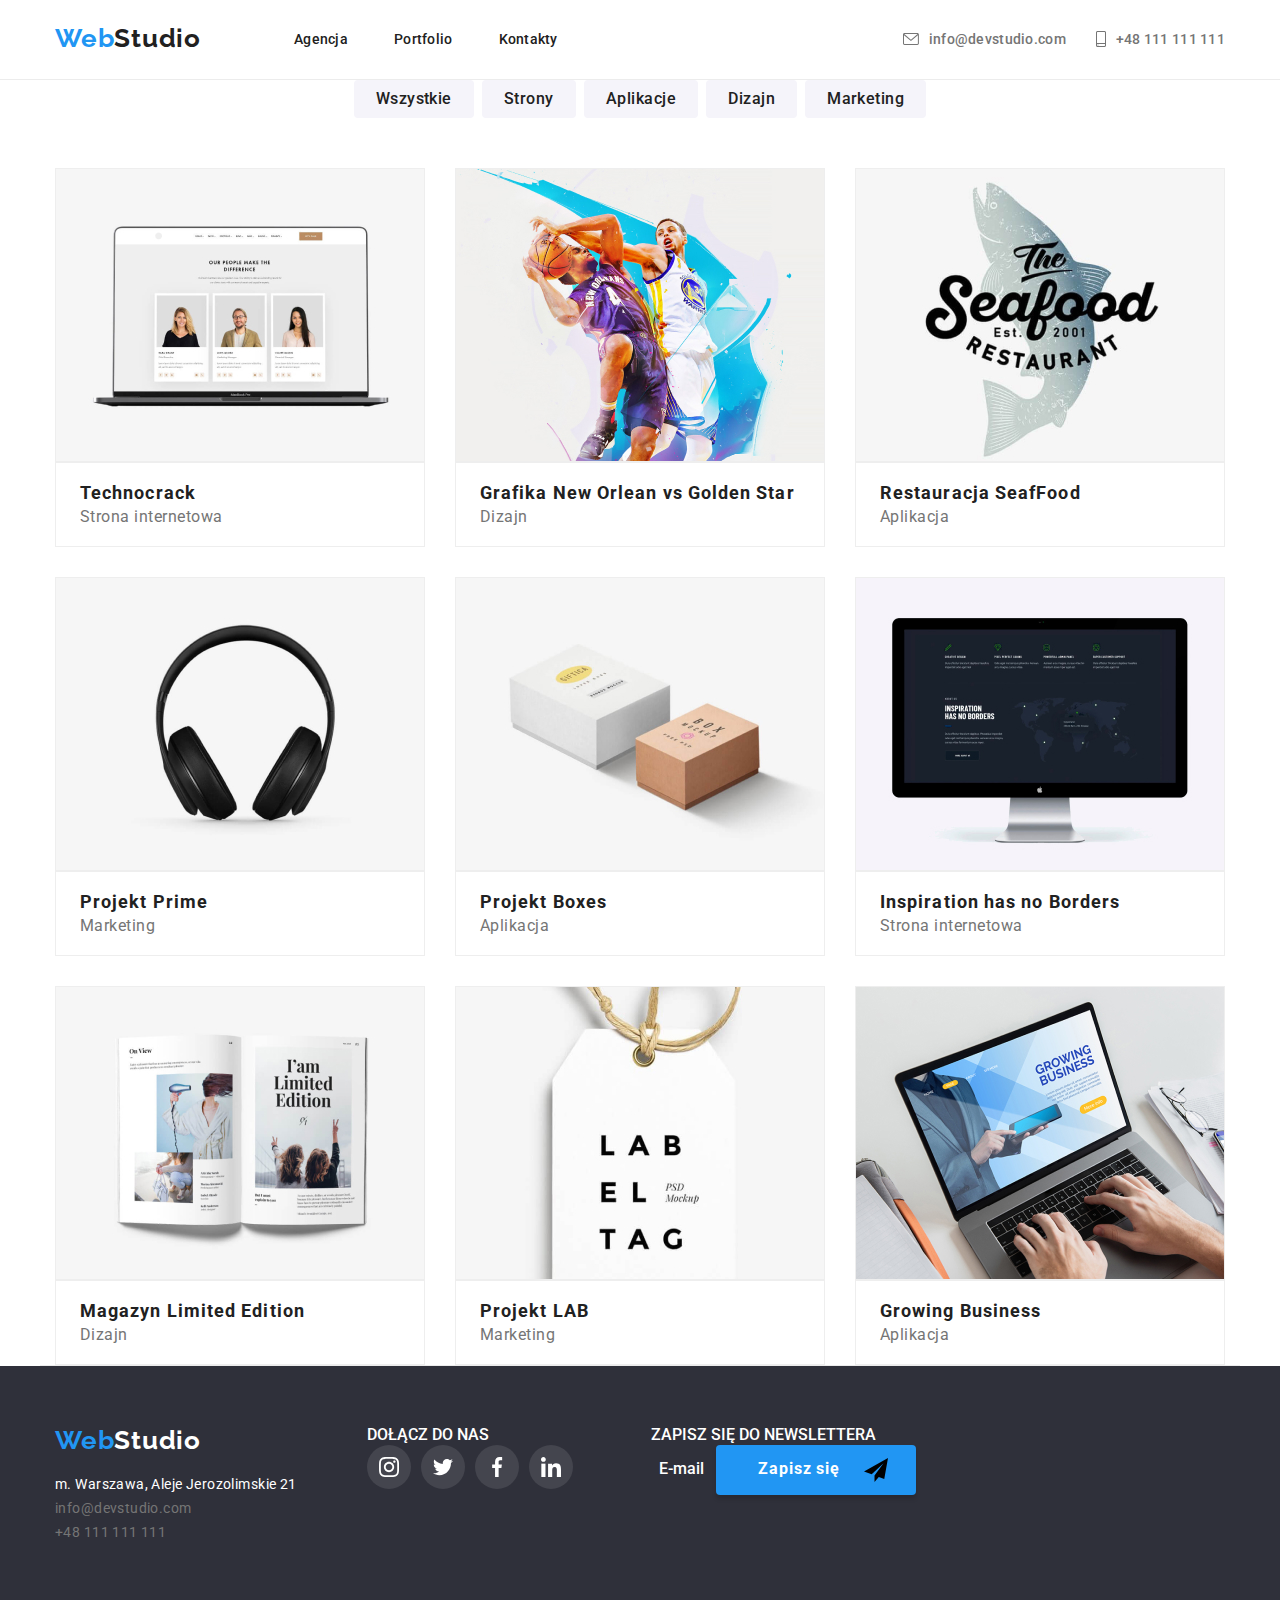
==== commit b47c5b0c: "Zadanie 8" ====
--- a/portfolio.html
+++ b/portfolio.html
@@ -19,7 +19,26 @@
     <link rel="stylesheet" href="./css/main.min.css" />
   </head>
   <body class="container">
-    <header class="main-header__space">
+    <header class="main-header">
+      <!-- ============================================================== -->
+      <div class="main-header__mobile-header">
+        <a class="main-header__logo" href="index.html">
+          <p>Web</p>
+          <p class="main-header__logo-top">Studio</p>
+        </a>
+        <!-- <div> -->
+        <button
+          class="menu-toggle js-open-menu"
+          aria-expanded="false"
+          aria-controls="mobile-menu"
+        >
+          <svg width="40" height="40">
+            <use href="./images/icons.svg#icon-menu_hamburger"></use>
+          </svg>
+        </button>
+        <!-- </div> -->
+      </div>
+      <!-- =================================================== -->
       <div class="main-header__site main-header__heading">
         <a
           class="main-header__logo main-header__logo-margin-left"
@@ -28,10 +47,10 @@
           <p>Web</p>
           <p class="main-header__logo-top">Studio</p>
         </a>
-        <nav class="main-header__navigation" style="padding-left: 93px">
+        <nav class="main-header__navigation">
           <a class="main-header__link" href="index.html">Agencja</a>
           <a
-            class="main-header__link main-header__link-activ"
+            class="main-header__link"
             href="portfolio.html"
             style="margin-left: 46px"
             >Portfolio</a
@@ -40,26 +59,24 @@
             >Kontakty</a
           >
         </nav>
-        <a
-          class="main-header__contact"
-          href="mailto:info@devstudio.com"
-          style="margin-left: 345px"
-        >
-          <div class="main-header__contact-icon">
-            <svg width="16" height="12">
-              <use href="./images/icons.svg#icon-mail-koperta"></use>
-            </svg>
-            <p>info@devstudio.com</p>
-          </div>
-        </a>
-        <a class="main-header__contact" href="#" style="margin-left: 30px">
-          <div class="main-header__contact-icon">
-            <svg width="10" height="16">
-              <use href="./images/icons.svg#icon-phone"></use>
-            </svg>
-            <p>+48 111 111 111</p>
-          </div>
-        </a>
+        <div class="main-header__contacts">
+          <a class="main-header__contact" href="mailto:info@devstudio.com">
+            <div class="main-header__contact-icon">
+              <svg width="16" height="12">
+                <use href="./images/icons.svg#icon-mail-koperta"></use>
+              </svg>
+              <p>info@devstudio.com</p>
+            </div>
+          </a>
+          <a class="main-header__contact" href="#">
+            <div class="main-header__contact-icon">
+              <svg width="10" height="16">
+                <use href="./images/icons.svg#icon-phone"></use>
+              </svg>
+              <p>+48 111 111 111</p>
+            </div>
+          </a>
+        </div>
       </div>
     </header>
     <main class="sec-portf__site sec-portf__space">
--- a/css/main.min.css
+++ b/css/main.min.css
@@ -1 +1 @@
-:root{--color-default: #212121;--color-logo: #2196f3;--color-contact: #757575;--color-btn-not-activ: #f5f4fa;--color-footer: #2f303a;--color-horizont-line: #ececec;--color-ground: #e5e5e5;--color-picture-frame: #eeeeee;--color-icon: #afb1b8;--color-standard: #ffffff;--color-black: #2a2a2a;--shadow: 0px 4px 4px rgba(0, 0, 0, 0.15);--time-function: cubic-bezier(0.4, 0, 0.2, 1);--space1: 94px;--diameter-icon-social: 44px;--gap10: 10px}*{overflow:visible;margin:0px;padding:0px}body{background-color:var(--color-standard);text-decoration:none;font-family:"Roboto";font-style:normal;font-weight:500}table{border-collapse:collapse}h1{font-weight:900;line-height:60px;text-align:center;letter-spacing:.06em;text-transform:uppercase;color:var(--color-standard)}img{display:block}button{border:none;outline:none}a,button,.team__white-circle,.foooter__circle,.our-customers__box2,.we-do__pictures,.sec-portf__pictures>div{cursor:pointer}footer{background-color:var(--color-footer);color:var(--color-standard);padding:60px 0px}.main-container{display:block;margin-left:auto;margin-right:auto;width:320px}@media screen and (min-width: 480px){.main-container{width:480px}}@media screen and (min-width: 768px){.main-container{width:768px}}@media screen and (min-width: 1200px){.main-container{width:1600px;min-width:1200px;max-width:1600px}}.main-header{width:1600;border-bottom:1px solid var(--color-horizont-line)}.main-header__site{width:320px;margin-left:auto;margin-right:auto}@media screen and (min-width: 480px){.main-header__site{width:480px}}@media screen and (min-width: 768px){.main-header__site{width:768px}}@media screen and (min-width: 1200px){.main-header__site{width:1200px}}.main-header__heading{display:-webkit-box;display:-ms-flexbox;display:flex;background-color:var(--color-standard);-webkit-box-align:center;-ms-flex-align:center;align-items:center;padding-top:24px;padding-bottom:25px;-webkit-box-pack:start;-ms-flex-pack:start;justify-content:flex-start}.main-header__logo{font-size:24px;display:-webkit-box;display:-ms-flexbox;display:flex;text-decoration:none;font-family:"Raleway";font-style:normal;font-weight:700;line-height:31px;letter-spacing:.03em;color:var(--color-logo)}@media screen and (min-width: 480px){.main-header__logo{font-size:24px}}@media screen and (min-width: 768px){.main-header__logo{font-size:24px}}@media screen and (min-width: 1200px){.main-header__logo{font-size:26px}}.main-header__logo-margin-left{margin-left:15px}.main-header__logo-top{color:var(--color-default)}.main-header__navigation{display:-webkit-box;display:-ms-flexbox;display:flex;margin-left:93px;margin-right:auto}.main-header__link{text-decoration:none;font-size:14px;line-height:16px;letter-spacing:.02em;color:var(--color-default);position:relative}.main-header__link:hover,.main-header__link:focus{color:var(--color-logo);-webkit-transition-property:color;transition-property:color;-webkit-transition-duration:250ms;transition-duration:250ms;-webkit-transition-timing-function:var(--f-czasu);transition-timing-function:var(--f-czasu)}.main-header__contacts{display:-webkit-box;display:-ms-flexbox;display:flex;-webkit-box-orient:horizontal;-webkit-box-direction:normal;-ms-flex-direction:r row;flex-direction:r row;gap:0;-webkit-box-pack:start;-ms-flex-pack:start;justify-content:flex-start;margin-right:15px}@media screen and (min-width: 480px){.main-header__contacts{-webkit-box-orient:horizontal;-webkit-box-direction:normal;-ms-flex-direction:row;flex-direction:row}}@media screen and (min-width: 768px){.main-header__contacts{-webkit-box-orient:vertical;-webkit-box-direction:normal;-ms-flex-direction:column;flex-direction:column}}@media screen and (min-width: 1200px){.main-header__contacts{-webkit-box-orient:horizontal;-webkit-box-direction:normal;-ms-flex-direction:row;flex-direction:row}}@media screen and (min-width: 480px){.main-header__contacts{gap:0}}@media screen and (min-width: 768px){.main-header__contacts{gap:10px}}@media screen and (min-width: 1200px){.main-header__contacts{gap:30px}}@media screen and (min-width: 480px){.main-header__contacts{-webkit-box-pack:start;-ms-flex-pack:start;justify-content:flex-start}}@media screen and (min-width: 768px){.main-header__contacts{-webkit-box-pack:start;-ms-flex-pack:start;justify-content:flex-start}}@media screen and (min-width: 1200px){.main-header__contacts{-webkit-box-pack:end;-ms-flex-pack:end;justify-content:flex-end}}.main-header__contact{text-decoration:none;font-family:"Roboto";font-style:normal;font-weight:500;font-size:14px;line-height:16px;letter-spacing:.02em;color:var(--color-contact);-webkit-box-align:center;-ms-flex-align:center;align-items:center}.main-header__contact-icon{display:-webkit-box;display:-ms-flexbox;display:flex;-webkit-box-orient:horizontal;-webkit-box-direction:normal;-ms-flex-direction:row;flex-direction:row;-webkit-box-pack:start;-ms-flex-pack:start;justify-content:flex-start;-webkit-box-align:center;-ms-flex-align:center;align-items:center;gap:10px;fill:var(--color-contact)}.main-header__contact-icon:hover,.main-header__contact-icon:focus{fill:var(--color-logo);color:var(--color-logo);-webkit-transition-property:fill,color;transition-property:fill,color;-webkit-transition-duration:250ms;transition-duration:250ms;-webkit-transition-timing-function:var(--f-czasu);transition-timing-function:var(--f-czasu)}.main-header__link-activ{color:var(--color-logo)}.main-header__link-activ::after{display:block;content:"";background:var(--color-logo);border-radius:2px;width:100%;height:4px;position:absolute;top:45px}.poster{max-width:100%;text-align:center;background-color:var(--kolor-stopka);background-image:url("../images/tlo-480-400.png");background-image:-webkit-gradient(linear, left top, left bottom, from(rgba(47, 48, 58, 0.4)), to(rgba(47, 48, 58, 0.4))),url("../images/tlo-480-400.png");background-image:linear-gradient(rgba(47, 48, 58, 0.4), rgba(47, 48, 58, 0.4)),url("../images/tlo-480-400.png")}.poster__site{display:-webkit-box;display:-ms-flexbox;display:flex;-webkit-box-orient:vertical;-webkit-box-direction:normal;-ms-flex-direction:column;flex-direction:column;-webkit-box-align:center;-ms-flex-align:center;align-items:center;-webkit-box-pack:center;-ms-flex-pack:center;justify-content:center;text-align:center;height:400px}.poster__site>h1{font-size:26px}@media screen and (min-width: 480px){.poster{background-image:url("../images/tlo-480-400.png")}}@media screen and (min-width: 768px){.poster{background-image:url("../images/tlo-768-400.png")}}@media screen and (min-width: 1200px){.poster{background-image:url("../images/tlo-1600-600.png")}.poster__site{height:600px}.poster__site>h1{font-size:44px}}.team{padding:94px 0px}.team__header{font-weight:700;font-size:36px;line-height:42px;text-align:center;letter-spacing:.03em;color:var(--color-default);padding-bottom:50px}.team__group{display:-webkit-box;display:-ms-flexbox;display:flex;-webkit-box-orient:vertical;-webkit-box-direction:normal;-ms-flex-direction:r column;flex-direction:r column;-webkit-box-pack:center;-ms-flex-pack:center;justify-content:center;gap:30px}@media screen and (min-width: 480px){.team__group{-webkit-box-orient:vertical;-webkit-box-direction:normal;-ms-flex-direction:column;flex-direction:column}}@media screen and (min-width: 768px){.team__group{-webkit-box-orient:vertical;-webkit-box-direction:normal;-ms-flex-direction:column;flex-direction:column}}@media screen and (min-width: 1200px){.team__group{-webkit-box-orient:horizontal;-webkit-box-direction:normal;-ms-flex-direction:row;flex-direction:row}}.team__group>div>div{border-radius:0px 0px 4px 4px;background-color:var(--color-standard);-webkit-box-shadow:0px 1px 3px rgba(0,0,0,.12),0px 1px 1px rgba(0,0,0,.14),0px 2px 1px rgba(0,0,0,.2);box-shadow:0px 1px 3px rgba(0,0,0,.12),0px 1px 1px rgba(0,0,0,.14),0px 2px 1px rgba(0,0,0,.2)}.team__group-name{font-weight:500;font-size:16px;line-height:19px;text-align:center;letter-spacing:.03em;color:var(--color-default);margin-top:30px}.team__group-title{font-weight:400;font-size:16px;line-height:19px;text-align:center;letter-spacing:.03em;color:#757575;margin-top:10px;margin-bottom:16px}.team__tablet{display:-webkit-box;display:-ms-flexbox;display:flex;-webkit-box-orient:vertical;-webkit-box-direction:normal;-ms-flex-direction:r column;flex-direction:r column;-webkit-box-pack:center;-ms-flex-pack:center;justify-content:center;gap:30px}@media screen and (min-width: 480px){.team__tablet{-webkit-box-orient:vertical;-webkit-box-direction:normal;-ms-flex-direction:column;flex-direction:column}}@media screen and (min-width: 768px){.team__tablet{-webkit-box-orient:horizontal;-webkit-box-direction:normal;-ms-flex-direction:row;flex-direction:row}}@media screen and (min-width: 1200px){.team__tablet{-webkit-box-orient:horizontal;-webkit-box-direction:normal;-ms-flex-direction:row;flex-direction:row}}.team__icon-social-media{display:-webkit-box;display:-ms-flexbox;display:flex;-webkit-box-pack:center;-ms-flex-pack:center;justify-content:center;margin-bottom:30px;gap:10px;color:var(--color-icon)}.team__white-circle{display:-webkit-box;display:-ms-flexbox;display:flex;width:var(--diameter-icon-social);height:var(--diameter-icon-social);border-radius:50%;-webkit-box-pack:center;-ms-flex-pack:center;justify-content:center;-webkit-box-align:center;-ms-flex-align:center;align-items:center;fill:var(--color-icon)}.team__white-circle:hover,.team__white-circle:focus{background-color:var(--color-logo);fill:var(--color-standard);-webkit-transition-property:fill,background-color;transition-property:fill,background-color;-webkit-transition-duration:250ms;transition-duration:250ms;-webkit-transition-timing-function:var(--time-function);transition-timing-function:var(--time-function)}.team__icon-social-media{display:-webkit-box;display:-ms-flexbox;display:flex;-webkit-box-pack:center;-ms-flex-pack:center;justify-content:center;gap:10px;margin-bottom:30px;color:var(--color-icon)}.our-customers{padding:var(--space1) 0px}.our-customers__header{font-weight:700;font-size:36px;line-height:42px;text-align:center;letter-spacing:.03em;color:var(--color-default);padding-bottom:50px}.our-customers__table{display:-webkit-box;display:-ms-flexbox;display:flex;-webkit-box-orient:vertical;-webkit-box-direction:normal;-ms-flex-direction:r column;flex-direction:r column;-webkit-box-pack:center;-ms-flex-pack:center;justify-content:center;gap:30px}@media screen and (min-width: 480px){.our-customers__table{-webkit-box-orient:vertical;-webkit-box-direction:normal;-ms-flex-direction:column;flex-direction:column}}@media screen and (min-width: 768px){.our-customers__table{-webkit-box-orient:vertical;-webkit-box-direction:normal;-ms-flex-direction:column;flex-direction:column}}@media screen and (min-width: 1200px){.our-customers__table{-webkit-box-orient:horizontal;-webkit-box-direction:normal;-ms-flex-direction:row;flex-direction:row}}.our-customers__tablet{display:-webkit-box;display:-ms-flexbox;display:flex;-webkit-box-orient:vertical;-webkit-box-direction:normal;-ms-flex-direction:r column;flex-direction:r column;-webkit-box-pack:center;-ms-flex-pack:center;justify-content:center;gap:30px}@media screen and (min-width: 480px){.our-customers__tablet{-webkit-box-orient:vertical;-webkit-box-direction:normal;-ms-flex-direction:column;flex-direction:column}}@media screen and (min-width: 768px){.our-customers__tablet{-webkit-box-orient:horizontal;-webkit-box-direction:normal;-ms-flex-direction:row;flex-direction:row}}@media screen and (min-width: 1200px){.our-customers__tablet{-webkit-box-orient:horizontal;-webkit-box-direction:normal;-ms-flex-direction:row;flex-direction:row}}.our-customers__box2{display:-webkit-box;display:-ms-flexbox;display:flex;width:170px;height:92px;border:1px solid var(--color-icon);border-radius:4px;-webkit-box-pack:center;-ms-flex-pack:center;justify-content:center;-webkit-box-align:center;-ms-flex-align:center;align-items:center;gap:30px;fill:var(--color-icon)}.our-customers__box2:hover,.our-customers__box2:focus{border-color:var(--color-logo);fill:var(--color-logo);-webkit-transition-property:fill,border-color;transition-property:fill,border-color;-webkit-transition-duration:250ms;transition-duration:250ms;-webkit-transition-timing-function:var(--f-czasu);transition-timing-function:var(--f-czasu)}.foooter{display:-webkit-box;display:-ms-flexbox;display:flex;-webkit-box-orient:vertical;-webkit-box-direction:normal;-ms-flex-direction:r column;flex-direction:r column;padding:0px 15px;gap:70px}@media screen and (min-width: 480px){.foooter{-webkit-box-orient:vertical;-webkit-box-direction:normal;-ms-flex-direction:column;flex-direction:column}}@media screen and (min-width: 768px){.foooter{-webkit-box-orient:vertical;-webkit-box-direction:normal;-ms-flex-direction:column;flex-direction:column}}@media screen and (min-width: 1200px){.foooter{-webkit-box-orient:horizontal;-webkit-box-direction:normal;-ms-flex-direction:row;flex-direction:row}}.foooter__site{width:320px;margin-left:auto;margin-right:auto}@media screen and (min-width: 480px){.foooter__site{width:480px}}@media screen and (min-width: 768px){.foooter__site{width:768px}}@media screen and (min-width: 1200px){.foooter__site{width:1200px}}.foooter__tablet{display:-webkit-box;display:-ms-flexbox;display:flex;-webkit-box-align:inherit;-ms-flex-align:inherit;align-items:inherit;-webkit-box-orient:vertical;-webkit-box-direction:normal;-ms-flex-direction:r column;flex-direction:r column;-webkit-box-pack:center;-ms-flex-pack:center;justify-content:center;gap:14px}@media screen and (min-width: 480px){.foooter__tablet{-webkit-box-orient:vertical;-webkit-box-direction:normal;-ms-flex-direction:column;flex-direction:column}}@media screen and (min-width: 768px){.foooter__tablet{-webkit-box-orient:horizontal;-webkit-box-direction:normal;-ms-flex-direction:row;flex-direction:row}}@media screen and (min-width: 1200px){.foooter__tablet{-webkit-box-orient:horizontal;-webkit-box-direction:normal;-ms-flex-direction:row;flex-direction:row}}@media screen and (min-width: 480px){.foooter__tablet{gap:14px}}@media screen and (min-width: 768px){.foooter__tablet{gap:144px}}@media screen and (min-width: 1200px){.foooter__tablet{gap:70px}}.foooter__logo{display:-webkit-box;display:-ms-flexbox;display:flex;text-decoration:none;font-family:"Raleway";font-style:normal;font-weight:700;font-size:24px;line-height:31px;letter-spacing:.03em;color:var(--color-logo)}@media screen and (min-width: 768px){.foooter__logo{-webkit-box-pack:center;-ms-flex-pack:center;justify-content:center}}@media screen and (min-width: 1200px){.foooter__logo{-webkit-box-pack:start;-ms-flex-pack:start;justify-content:flex-start;font-size:26px}}.foooter__logo-bottom{color:var(--color-standard)}.foooter__contacts{display:-webkit-box;display:-ms-flexbox;display:flex;-webkit-box-orient:vertical;-webkit-box-direction:normal;-ms-flex-direction:column;flex-direction:column}@media screen and (min-width: 768px){.foooter__contacts{-webkit-box-align:center;-ms-flex-align:center;align-items:center}}@media screen and (min-width: 1200px){.foooter__contacts{-webkit-box-align:start;-ms-flex-align:start;align-items:flex-start}}.foooter__contact{text-decoration:none;font-family:"Roboto";font-style:normal;font-weight:500;font-size:14px;line-height:16px;letter-spacing:.02em;color:var(--color-contact)}.foooter__contact-address{padding-top:20px;font-weight:400;font-size:14px;line-height:24px;letter-spacing:.03em;color:var(--color-standard)}.foooter__contact-details{letter-spacing:.03em;font-weight:400}@media screen and (min-width: 768px){.foooter__join-us{display:-webkit-box;display:-ms-flexbox;display:flex;-webkit-box-orient:vertical;-webkit-box-direction:normal;-ms-flex-direction:column;flex-direction:column;-webkit-box-align:center;-ms-flex-align:center;align-items:center;gap:20px}}@media screen and (min-width: 1200px){.foooter__join-us{display:block;-webkit-box-orient:vertical;-webkit-box-direction:normal;-ms-flex-direction:column;flex-direction:column}}.foooter__join-us-title{font-weight:700;font-size:14px;line-height:16px;letter-spacing:.03em;text-transform:uppercase;color:var(--color-standard)}@media screen and (min-width: 768px){.foooter__join-us-title{margin-top:5px;gap:20px}}@media screen and (min-width: 1200px){.foooter__join-us-title{margin-top:12px;margin-bottom:20px}}.foooter__icon-social-media{display:-webkit-box;display:-ms-flexbox;display:flex;-webkit-box-pack:center;-ms-flex-pack:center;justify-content:center;gap:10px;margin-bottom:30px;fill:var(--color-standard)}.foooter__circle{display:-webkit-box;display:-ms-flexbox;display:flex;-webkit-box-pack:center;-ms-flex-pack:center;justify-content:center;-webkit-box-align:center;-ms-flex-align:center;align-items:center;gap:10px;width:var(--diameter-icon-social);height:var(--diameter-icon-social);border-radius:50%;background-color:rgba(255,255,255,.1)}.foooter__circle:hover,.foooter__circle:focus{background-color:var(--color-logo);-webkit-transition-property:background-color;transition-property:background-color;-webkit-transition-duration:250ms;transition-duration:250ms;-webkit-transition-timing-function:var(--time-function);transition-timing-function:var(--time-function)}@media screen and (min-width: 768px){.foooter__sign-up{display:-webkit-box;display:-ms-flexbox;display:flex;-webkit-box-orient:vertical;-webkit-box-direction:normal;-ms-flex-direction:column;flex-direction:column;-webkit-box-pack:center;-ms-flex-pack:center;justify-content:center;gap:20px}}@media screen and (min-width: 1200px){.foooter__sign-up{display:-webkit-box;display:-ms-flexbox;display:flex;-webkit-box-orient:horizontal;-webkit-box-direction:normal;-ms-flex-direction:row;flex-direction:row;-webkit-box-pack:start;-ms-flex-pack:start;justify-content:flex-start;gap:12px}}@media screen and (min-width: 768px){.foooter__newsletter{display:-webkit-box;display:-ms-flexbox;display:flex;-webkit-box-orient:vertical;-webkit-box-direction:normal;-ms-flex-direction:column;flex-direction:column;-webkit-box-align:center;-ms-flex-align:center;align-items:center;gap:20px}}@media screen and (min-width: 1200px){.foooter__newsletter{display:block;-webkit-box-orient:vertical;-webkit-box-direction:normal;-ms-flex-direction:column;flex-direction:column;margin-left:8px}}.foooter__newsletter-title{font-weight:700;font-size:14px;line-height:16px;letter-spacing:.03em;text-transform:uppercase;color:var(--color-standard)}.foooter__newsletter-form{display:-webkit-box;display:-ms-flexbox;display:flex;-webkit-box-align:center;-ms-flex-align:center;align-items:center;border:1px solid rgba(255,255,255,.3);-webkit-filter:drop-shadow(var(--shadow));filter:drop-shadow(var(--shadow));border-radius:4px;width:450px;height:50px;font-weight:400;font-size:16px;line-height:20px;letter-spacing:.03em;color:rgba(255,255,255,.6);padding:15px 16px}@media screen and (min-width: 1200px){.foooter__newsletter-form{width:358px}}.btn-portf{text-decoration:none;height:38px;font-family:"Roboto";font-style:normal;font-weight:500;font-size:16px;line-height:26px;text-align:center;letter-spacing:.03em;background:var(--color-btn-not-activ);color:var(--color-default);padding:6px 22px;border-radius:4px}.btn-portf:hover,.btn-portf:focus{color:var(--color-standard);background-color:var(--color-logo);-webkit-box-shadow:0px 3px 1px rgba(0,0,0,.1),0px 1px 2px rgba(0,0,0,.08),0px 2px 2px rgba(0,0,0,.12);box-shadow:0px 3px 1px rgba(0,0,0,.1),0px 1px 2px rgba(0,0,0,.08),0px 2px 2px rgba(0,0,0,.12);border-radius:4px;-webkit-transition-property:background-color,color;transition-property:background-color,color;-webkit-transition-duration:250ms;transition-duration:250ms;-webkit-transition-timing-function:var(--time-function);transition-timing-function:var(--time-function)}.btn-send{display:-webkit-box;display:-ms-flexbox;display:flex;font-family:"Roboto";font-weight:700;font-size:16px;color:var(--color-standard);background-color:var(--color-logo);-webkit-box-shadow:var(--shadow);box-shadow:var(--shadow);border-radius:4px;margin-left:auto;margin-right:auto;padding-top:10px;padding-bottom:10px;display:inline;font-style:bold;letter-spacing:.06em;width:200px;height:50px;padding:10px 0px}.btn-poster{display:-webkit-box;display:-ms-flexbox;display:flex;font-family:"Roboto";font-weight:700;font-size:16px;color:var(--color-standard);background-color:var(--color-logo);-webkit-box-shadow:var(--shadow);box-shadow:var(--shadow);border-radius:4px;margin-left:auto;margin-right:auto;padding-top:10px;padding-bottom:10px;font-style:normal;line-height:30px;padding-left:42px;padding-right:41px;margin-top:30px;letter-spacing:.06em}.btn-sign{display:-webkit-box;display:-ms-flexbox;display:flex;font-family:"Roboto";font-weight:700;font-size:16px;color:var(--color-standard);background-color:var(--color-logo);-webkit-box-shadow:var(--shadow);box-shadow:var(--shadow);border-radius:4px;margin-left:auto;margin-right:auto;padding-top:10px;padding-bottom:10px;-webkit-box-align:center;-ms-flex-align:center;align-items:center;gap:24px;font-style:bold;letter-spacing:.06em;width:200px;height:50px;padding-left:42px;fill:var(--color-standard)}.btn-sign__.icon{-webkit-box-align:center;-ms-flex-align:center;align-items:center;fill:var(--color-standard)}.close-btn{position:absolute;top:8px;right:8px;width:30px;height:30px;background-color:var(--color-standard);border:1px solid rgba(0,0,0,.1);border-radius:50%;cursor:pointer}.form{font-family:"Roboto";font-style:normal;font-weight:400;-webkit-box-pack:center;-ms-flex-pack:center;justify-content:center;gap:10px}.form__field{display:-webkit-box;display:-ms-flexbox;display:flex;-webkit-box-orient:vertical;-webkit-box-direction:normal;-ms-flex-direction:column;flex-direction:column;-webkit-box-align:start;-ms-flex-align:start;align-items:start;width:100%;-webkit-box-pack:start;-ms-flex-pack:start;justify-content:flex-start;gap:4px}.form__field>div{display:-webkit-box;display:-ms-flexbox;display:flex;-webkit-box-orient:horizontal;-webkit-box-direction:normal;-ms-flex-direction:row;flex-direction:row;-webkit-box-pack:start;-ms-flex-pack:start;justify-content:flex-start;-webkit-box-align:center;-ms-flex-align:center;align-items:center;position:relative;width:100%}.form__field>div>svg{position:absolute;left:15px}.form__field label,.form__field input,.form__field textarea{width:100%;font-size:12px;line-height:14px;letter-spacing:.01em;color:var(--color-contact)}.form__field input,.form__field textarea{border:1px solid rgba(33,33,33,.2);border-radius:4px}.form__field input{height:40px;padding-left:45px;padding-right:15px}.form__field textarea{height:120px;padding:15px;text-align:top left;resize:none}.form__field input:focus,.form__field textarea:focus{outline:none}.form__field>div:hover,.form__field>div:focus-within,.form__field input:hover,.form__field input:focus,.form__field textarea:hover,.form__field textarea:focus{border-color:var(--color-logo);fill:var(--color-logo);-webkit-transition-property:background-color;transition-property:background-color;-webkit-transition-duration:250ms;transition-duration:250ms;-webkit-transition-timing-function:var(--f-czasu);transition-timing-function:var(--f-czasu)}.form__regulation{position:relative;margin:10px 10px 30px 10px}.form__regulation>label{padding-left:18px;font-size:14px;letter-spacing:.03em;line-height:24px;color:var(--color-contact)}.form__regulation a{color:var(--color-logo)}.form__checkbox-hidden,.form__checkbox-empty,.form__checkbox-accepted{position:absolute;left:0px;top:50%;-webkit-transform:translatey(-50%);transform:translatey(-50%)}.form__checkbox-hidden{opacity:0}.form__checkbox-empty,.form__checkbox-accepted{fill:var(--color-contact);cursor:pointer}.form__checkbox-empty{fill:var(--color-contact)}.form__checkbox-empty:hover{fill:var(--color-logo)}.form__checkbox-accepted{background-color:var(--color-logo);fill:var(--color-standard)}.form__checkbox-space{margin-left:8px}.form__checkbox-space{margin-left:8px}.form,.form__field{display:-webkit-box;display:-ms-flexbox;display:flex;-webkit-box-orient:vertical;-webkit-box-direction:normal;-ms-flex-direction:column;flex-direction:column;-webkit-box-align:start;-ms-flex-align:start;align-items:start;width:100%}input[type=checkbox]:checked+svg.form__checkbox-accepted{display:inline}input[type=checkbox]:not(:checked)~svg.form__checkbox-accepted{display:none}.akcept-regulamin>label:focus-within>form__checkbox-empty{fill:var(--color-logo)}.section-ipsum__site{width:320px;margin-left:auto;margin-right:auto}@media screen and (min-width: 480px){.section-ipsum__site{width:480px}}@media screen and (min-width: 768px){.section-ipsum__site{width:768px}}@media screen and (min-width: 1200px){.section-ipsum__site{width:1200px}}.section-ipsum__space{padding:var(--space1) 0px}.section-ipsum__table-ipsum{display:-webkit-box;display:-ms-flexbox;display:flex;-webkit-box-orient:vertical;-webkit-box-direction:normal;-ms-flex-direction:r column;flex-direction:r column;-webkit-box-pack:center;-ms-flex-pack:center;justify-content:center;gap:30px;padding-left:15px;padding-right:15px}@media screen and (min-width: 480px){.section-ipsum__table-ipsum{-webkit-box-orient:vertical;-webkit-box-direction:normal;-ms-flex-direction:column;flex-direction:column}}@media screen and (min-width: 768px){.section-ipsum__table-ipsum{-webkit-box-orient:vertical;-webkit-box-direction:normal;-ms-flex-direction:column;flex-direction:column}}@media screen and (min-width: 1200px){.section-ipsum__table-ipsum{-webkit-box-orient:horizontal;-webkit-box-direction:normal;-ms-flex-direction:row;flex-direction:row}}.section-ipsum__tablet{display:-webkit-box;display:-ms-flexbox;display:flex;-webkit-box-orient:vertical;-webkit-box-direction:normal;-ms-flex-direction:r column;flex-direction:r column;gap:30px}@media screen and (min-width: 480px){.section-ipsum__tablet{-webkit-box-orient:vertical;-webkit-box-direction:normal;-ms-flex-direction:column;flex-direction:column}}@media screen and (min-width: 768px){.section-ipsum__tablet{-webkit-box-orient:horizontal;-webkit-box-direction:normal;-ms-flex-direction:row;flex-direction:row}}@media screen and (min-width: 1200px){.section-ipsum__tablet{-webkit-box-orient:horizontal;-webkit-box-direction:normal;-ms-flex-direction:row;flex-direction:row}}.section-ipsum__box{display:-webkit-box;display:-ms-flexbox;display:flex;height:120px;background:#f5f4fa;border-radius:4px;margin-bottom:30px;-webkit-box-pack:center;-ms-flex-pack:center;justify-content:center;-webkit-box-align:center;-ms-flex-align:center;align-items:center}.section-ipsum__header{font-weight:700;font-size:14px;line-height:16px;letter-spacing:.03em;text-transform:uppercase;color:var(--color-default);margin-bottom:10px}@media screen and (min-width: 480px){.section-ipsum__header{text-align:center}}.section-ipsum__text{font-weight:400;font-size:14px;line-height:24px;letter-spacing:.03em;color:var(--color-kontakt)}.section-ipsum__icon{fill:var(--color-black)}.we-do__space-down{padding-bottom:94px}@media screen and (max-width: 1199px){.we-do__not-desktop{display:none}}.we-do__header{font-weight:700;font-size:36px;line-height:42px;text-align:center;letter-spacing:.03em;color:var(--color-default);padding-bottom:50px}.we-do__pictures{display:-webkit-box;display:-ms-flexbox;display:flex;-webkit-box-pack:center;-ms-flex-pack:center;justify-content:center;gap:30px}.we-do__relative{position:relative;top:-70px;width:370px;background:rgba(47,48,58,.8);font-weight:700;font-size:14px;line-height:16px;text-align:center;letter-spacing:.03em;text-transform:uppercase;color:var(--color-standard);padding-top:27px;padding-bottom:27px}.we-do__pictures>div:hover{-webkit-box-shadow:0px 1px 1px rgba(0,0,0,.12),0px 4px 4px rgba(0,0,0,.06),1px 4px 6px rgba(0,0,0,.16);box-shadow:0px 1px 1px rgba(0,0,0,.12),0px 4px 4px rgba(0,0,0,.06),1px 4px 6px rgba(0,0,0,.16);-webkit-transition-property:-webkit-box-shadow;transition-property:-webkit-box-shadow;transition-property:box-shadow;transition-property:box-shadow, -webkit-box-shadow;-webkit-transition-duration:250ms;transition-duration:250ms;-webkit-transition-timing-function:var(--time-function);transition-timing-function:var(--time-function)}.we-do__pictures div div{border:1px solid var(--color-picture-frame)}.modal{display:-webkit-box;display:-ms-flexbox;display:flex;-webkit-box-orient:vertical;-webkit-box-direction:normal;-ms-flex-direction:column;flex-direction:column;-webkit-box-align:center;-ms-flex-align:center;align-items:center;position:absolute;top:50%;left:50%;-webkit-transform:translate(-50%, -50%);transform:translate(-50%, -50%);width:528px;min-height:581px;background-color:var(--color-standard);padding:40px}.modal__header{margin-bottom:12px;font-weight:700;font-size:20px;line-height:23px;text-align:center;letter-spacing:.03em;color:var(--color-default)}.backdrop{position:fixed;left:0;top:0;width:100%;height:100%;background-color:rgba(0,0,0,.1);visibility:visible;opacity:1;-webkit-transform:scale(1);transform:scale(1);-webkit-transition-property:visibility,opacity,-webkit-transform;transition-property:visibility,opacity,-webkit-transform;transition-property:visibility,opacity,transform;transition-property:visibility,opacity,transform,-webkit-transform;-webkit-transition-duration:250ms;transition-duration:250ms;-webkit-transition-timing-function:linear;transition-timing-function:linear}.is-hidden{opacity:0;visibility:hidden;pointer-events:none;-webkit-transform:scale(0);transform:scale(0)}.sec-portf__site{width:320px;margin-left:auto;margin-right:auto}@media screen and (min-width: 480px){.sec-portf__site{width:480px}}@media screen and (min-width: 768px){.sec-portf__site{width:768px}}@media screen and (min-width: 1200px){.sec-portf__site{width:1200px}}.sec-portf__space{width:1600;border-bottom:1px solid var(--color-horizont-line)}.sec-portf__buttons{padding-bottom:50px;display:-webkit-box;display:-ms-flexbox;display:flex;gap:8px;-webkit-box-pack:center;-ms-flex-pack:center;justify-content:center}.sec-portf__column{display:-webkit-box;display:-ms-flexbox;display:flex;-webkit-box-orient:vertical;-webkit-box-direction:normal;-ms-flex-direction:column;flex-direction:column;gap:30px}.sec-portf__pictures{display:-webkit-box;display:-ms-flexbox;display:flex;-webkit-box-pack:center;-ms-flex-pack:center;justify-content:center;gap:30px}.sec-portf__picture{width:370px;height:294px;margin:0 auto;background-color:#bdbdbd;position:relative;overflow:hidden}.sec-portf__pictures div div{border:1px solid var(--color-ramki-zdjec)}.sec-portf__pictures>div:hover{-webkit-box-shadow:0px 1px 1px rgba(0,0,0,.12),0px 4px 4px rgba(0,0,0,.06),1px 4px 6px rgba(0,0,0,.16);box-shadow:0px 1px 1px rgba(0,0,0,.12),0px 4px 4px rgba(0,0,0,.06),1px 4px 6px rgba(0,0,0,.16);-webkit-transition-property:-webkit-box-shadow;transition-property:-webkit-box-shadow;transition-property:box-shadow;transition-property:box-shadow, -webkit-box-shadow;-webkit-transition-duration:250ms;transition-duration:250ms;-webkit-transition-timing-function:var(--f-czasu);transition-timing-function:var(--f-czasu)}.sec-portf__pictures>div:hover .overlay,.sec-portf__pictures>div:focus .overlay{-webkit-transform:translatex(0%);transform:translatex(0%);-webkit-transition-property:-webkit-transform;transition-property:-webkit-transform;transition-property:transform;transition-property:transform, -webkit-transform;-webkit-transition-duration:250ms;transition-duration:250ms;-webkit-transition-timing-function:var(--f-czasu);transition-timing-function:var(--f-czasu)}.sec-portf__picture-title{padding-top:20px;padding-left:24px;padding-bottom:4px;font-weight:700;font-size:18px;line-height:36px;letter-spacing:.06em;color:#212121}.sec-portf__picture-describ{padding-left:24px;padding-bottom:20px;font-weight:400;font-size:16px;line-height:30px;letter-spacing:.03em;color:#757575}.overlay{position:absolute;top:0;left:0;width:100%;height:100%;-webkit-transform:translatey(100%);transform:translatey(100%);background-color:var(--color-logo);-webkit-transition:-webkit-transform 250ms var(--f-czasu);transition:-webkit-transform 250ms var(--f-czasu);transition:transform 250ms var(--f-czasu);transition:transform 250ms var(--f-czasu), -webkit-transform 250ms var(--f-czasu)}.overlay p{padding:49px 45px 49px 24px;margin:0;font-weight:400;font-size:18px;letter-spacing:.03em;color:var(--color-standard)}/*# sourceMappingURL=main.min.css.map */+:root{--color-default: #212121;--color-logo: #2196f3;--color-contact: #757575;--color-btn-not-activ: #f5f4fa;--color-footer: #2f303a;--color-horizont-line: #ececec;--color-ground: #e5e5e5;--color-picture-frame: #eeeeee;--color-icon: #afb1b8;--color-standard: #ffffff;--color-black: #2a2a2a;--shadow: 0px 4px 4px rgba(0, 0, 0, 0.15);--time-function: cubic-bezier(0.4, 0, 0.2, 1);--space1: 94px;--diameter-icon-social: 44px;--gap10: 10px;--fontweightstandard: 400;--fontweighttitle: 500;--fontweightsectiontitle: 700}*{overflow:visible;margin:0px;padding:0px}body{background-color:var(--color-standard);text-decoration:none;font-family:"Roboto";font-style:normal;font-weight:var(--fontweighttitle)}table{border-collapse:collapse}h1{font-weight:900;font-size:44px;line-height:60px;text-align:center;letter-spacing:.06em;text-transform:uppercase;color:var(--color-standard)}img{display:block}button{border:none;outline:none}a,button,.team__white-circle,.foooter__circle,.our-customers__box2,.we-do__pictures,.sec-portf__pictures>div{cursor:pointer}footer{background-color:var(--color-footer);color:var(--color-standard);padding:60px 0px}.main-container{display:block;overflow-x:scroll;margin-left:auto;margin-right:auto;width:480px}@media screen and (min-width: 480px){.main-container{overflow-x:default}}@media screen and (min-width: 768px){.main-container{width:768px}}@media screen and (min-width: 1200px){.main-container{width:1600px}}.menu{display:-webkit-box;display:-ms-flexbox;display:flex;padding:0;margin:0;list-style:none}@media(max-width: 767px){.menu{display:none}}.menu .link{padding:10px;color:inherit;text-decoration:none}.menu .link:hover,.menu .link:focus{text-decoration:underline}.menu-toggle{display:-webkit-box;display:-ms-flexbox;display:flex;-webkit-box-align:center;-ms-flex-align:center;align-items:center;-webkit-box-pack:end;-ms-flex-pack:end;justify-content:flex-end;margin:0;padding:0;background-color:rgba(0,0,0,0);cursor:pointer;border:none;border-radius:50%;outline:none}.menu-toggle>svg{fill:var(--color-default)}.menu-toggle:hover>svg,.menu-toggle:focus>svg{fill:var(--color-logo)}.menu-container{position:fixed;top:0;left:0;width:100vw;height:100vh;padding:32px;background-color:var(--color-standard);z-index:999;-webkit-transform:translateX(100%);transform:translateX(100%);-webkit-transition:-webkit-transform 250ms ease-in-out;transition:-webkit-transform 250ms ease-in-out;transition:transform 250ms ease-in-out;transition:transform 250ms ease-in-out, -webkit-transform 250ms ease-in-out}.menu-container.is-open{-webkit-transform:translateX(0);transform:translateX(0)}.menu-container .menu-toggle{position:absolute;top:16px;right:16px;color:var(--color-default)}.mobile-menu{padding:48px 40px;margin:0;width:480px;height:796px;background-color:var(--color-standard)}.mobile-menu__contacts{display:-webkit-box;display:-ms-flexbox;display:flex;-webkit-box-orient:vertical;-webkit-box-direction:normal;-ms-flex-direction:column;flex-direction:column;gap:32px;-webkit-box-pack:start;-ms-flex-pack:start;justify-content:flex-start}.mobile-menu__contact{text-decoration:none;text-align:left;font-size:40px;font-style:normal;font-weight:var(--fontweighttitle);letter-spacing:.8px;color:var(--color-default)}.mobile-menu--active{color:var(--color-logo)}.mobile-menu__space{margin-bottom:270px}.mobile-menu__social{display:-webkit-box;display:-ms-flexbox;display:flex;-webkit-box-orient:horizontal;-webkit-box-direction:normal;-ms-flex-direction:row;flex-direction:row;gap:10px;-webkit-box-pack:center;-ms-flex-pack:center;justify-content:center;margin-top:64px}.mobile-menu__social>a{color:var(--color-logo);text-align:left;font-size:18px;font-style:normal;font-weight:500;letter-spacing:.36px;text-decoration:none}.mobile-menu__social>div{height:22px;width:1px;background:rgba(33,33,33,.2)}.main-header{width:1600;border-bottom:1px solid var(--color-horizont-line)}.main-header__site{width:480px;margin-left:auto;margin-right:auto}@media screen and (min-width: 768px){.main-header__site{width:768px}}@media screen and (min-width: 1200px){.main-header__site{width:1200px}}.main-header__heading{background-color:var(--color-standard);-webkit-box-align:center;-ms-flex-align:center;align-items:center;padding-top:24px;padding-bottom:25px;-webkit-box-pack:start;-ms-flex-pack:start;justify-content:flex-start;display:none}@media screen and (min-width: 768px){.main-header__heading{display:-webkit-box;display:-ms-flexbox;display:flex}}.main-header__logo{font-size:24px;display:-webkit-box;display:-ms-flexbox;display:flex;text-decoration:none;font-family:"Raleway";font-style:normal;font-weight:var(--fontweightsectiontitle);letter-spacing:.03em;color:var(--color-logo)}@media screen and (min-width: 768px){.main-header__logo{font-size:24px}}@media screen and (min-width: 1200px){.main-header__logo{font-size:26px}}.main-header__logo-margin-left{margin-left:15px}.main-header__logo-top{color:var(--color-default)}.main-header__navigation{display:-webkit-box;display:-ms-flexbox;display:flex;margin-left:93px;margin-right:auto}.main-header__link{text-decoration:none;font-size:14px;letter-spacing:.02em;color:var(--color-default);position:relative}.main-header__link:hover,.main-header__link:focus{color:var(--color-logo);-webkit-transition-property:color;transition-property:color;-webkit-transition-duration:250ms;transition-duration:250ms;-webkit-transition-timing-function:var(--f-czasu);transition-timing-function:var(--f-czasu)}.main-header__contacts{display:-webkit-box;display:-ms-flexbox;display:flex;-webkit-box-orient:horizontal;-webkit-box-direction:normal;-ms-flex-direction:row;flex-direction:row;gap:0;-webkit-box-pack:start;-ms-flex-pack:start;justify-content:flex-start;margin-right:15px}@media screen and (min-width: 768px){.main-header__contacts{-webkit-box-orient:vertical;-webkit-box-direction:normal;-ms-flex-direction:column;flex-direction:column}}@media screen and (min-width: 1200px){.main-header__contacts{-webkit-box-orient:horizontal;-webkit-box-direction:normal;-ms-flex-direction:row;flex-direction:row}}@media screen and (min-width: 768px){.main-header__contacts{gap:10px}}@media screen and (min-width: 1200px){.main-header__contacts{gap:30px}}@media screen and (min-width: 768px){.main-header__contacts{-webkit-box-pack:start;-ms-flex-pack:start;justify-content:flex-start}}@media screen and (min-width: 1200px){.main-header__contacts{-webkit-box-pack:end;-ms-flex-pack:end;justify-content:flex-end}}.main-header__contact{text-decoration:none;font-family:"Roboto";font-style:normal;font-weight:var(--fontweighttitle);font-size:14px;letter-spacing:.02em;color:var(--color-contact);-webkit-box-align:center;-ms-flex-align:center;align-items:center}.main-header__contact-icon{display:-webkit-box;display:-ms-flexbox;display:flex;-webkit-box-orient:horizontal;-webkit-box-direction:normal;-ms-flex-direction:row;flex-direction:row;-webkit-box-pack:start;-ms-flex-pack:start;justify-content:flex-start;-webkit-box-align:center;-ms-flex-align:center;align-items:center;gap:10px;fill:var(--color-contact)}.main-header__contact-icon:hover,.main-header__contact-icon:focus{fill:var(--color-logo);color:var(--color-logo);-webkit-transition-property:fill,color;transition-property:fill,color;-webkit-transition-duration:250ms;transition-duration:250ms;-webkit-transition-timing-function:var(--f-czasu);transition-timing-function:var(--f-czasu)}.main-header__link-activ{color:var(--color-logo)}.main-header__link-activ::after{display:block;content:"";background:var(--color-logo);border-radius:2px;width:100%;height:4px;position:absolute;top:45px}.main-header__mobile-header{display:-webkit-box;display:-ms-flexbox;display:flex;padding:16px 15px;-webkit-box-pack:justify;-ms-flex-pack:justify;justify-content:space-between;-webkit-box-align:center;-ms-flex-align:center;align-items:center}@media screen and (min-width: 768px){.main-header__mobile-header{display:none;-webkit-box-align:left;-ms-flex-align:left;align-items:left}}.poster{background-color:var(--kolor-stopka);background-image:-webkit-gradient(linear, left top, left bottom, from(rgba(47, 48, 58, 0.4)), to(rgba(47, 48, 58, 0.4))),url("../images/tlo-480-400.png");background-image:linear-gradient(rgba(47, 48, 58, 0.4), rgba(47, 48, 58, 0.4)),url("../images/tlo-480-400.png")}.poster__site{display:-webkit-box;display:-ms-flexbox;display:flex;-webkit-box-orient:vertical;-webkit-box-direction:normal;-ms-flex-direction:column;flex-direction:column;-webkit-box-align:center;-ms-flex-align:center;align-items:center;-webkit-box-pack:center;-ms-flex-pack:center;justify-content:center;height:400px}.poster__site>h1{font-size:26px}@media screen and (min-width: 768px){.poster{background-image:-webkit-gradient(linear, left top, left bottom, from(rgba(47, 48, 58, 0.4)), to(rgba(47, 48, 58, 0.4))),url("../images/tlo-768-400.png");background-image:linear-gradient(rgba(47, 48, 58, 0.4), rgba(47, 48, 58, 0.4)),url("../images/tlo-768-400.png")}}@media screen and (min-width: 1200px){.poster{background-image:-webkit-gradient(linear, left top, left bottom, from(rgba(47, 48, 58, 0.4)), to(rgba(47, 48, 58, 0.4))),url("../images/tlo-1600-600.png");background-image:linear-gradient(rgba(47, 48, 58, 0.4), rgba(47, 48, 58, 0.4)),url("../images/tlo-1600-600.png")}.poster__site{height:600px}.poster__site>h1{font-size:44px}}@media screen and (min-width: 1200px)and (-webkit-min-device-pixel-ratio: 2), screen and (min-width: 1200px)and (min-resolution: 192dpi){.poster{background-image:-webkit-gradient(linear, left top, left bottom, from(rgba(47, 48, 58, 0.4)), to(rgba(47, 48, 58, 0.4))),url("../images/tlo-1600-600@2.png");background-image:linear-gradient(rgba(47, 48, 58, 0.4), rgba(47, 48, 58, 0.4)),url("../images/tlo-1600-600@2.png")}}.team{padding:94px 0px;padding-left:15px;padding-right:15px;background-color:var(--color-btn-not-activ)}.team__header{font-weight:var(--fontweightsectiontitle);font-size:36px;text-align:center;letter-spacing:.03em;color:var(--color-default);padding-bottom:50px}.team__group{display:-webkit-box;display:-ms-flexbox;display:flex;-webkit-box-orient:vertical;-webkit-box-direction:normal;-ms-flex-direction:column;flex-direction:column;-webkit-box-pack:center;-ms-flex-pack:center;justify-content:center;gap:30px}@media screen and (min-width: 768px){.team__group{-webkit-box-orient:vertical;-webkit-box-direction:normal;-ms-flex-direction:column;flex-direction:column}}@media screen and (min-width: 1200px){.team__group{-webkit-box-orient:horizontal;-webkit-box-direction:normal;-ms-flex-direction:row;flex-direction:row}}.team__group>div{border-radius:0px 0px 4px 4px;background-color:var(--color-standard);-webkit-box-shadow:0px 1px 3px rgba(0,0,0,.12),0px 1px 1px rgba(0,0,0,.14),0px 2px 1px rgba(0,0,0,.2);box-shadow:0px 1px 3px rgba(0,0,0,.12),0px 1px 1px rgba(0,0,0,.14),0px 2px 1px rgba(0,0,0,.2)}.team__group-name{font-weight:var(--fontweighttitle);font-size:16px;text-align:center;letter-spacing:.03em;color:var(--color-default);margin-top:30px}.team__group-title{font-weight:var(--fontweightstandard);font-size:16px;text-align:center;letter-spacing:.03em;color:#757575;margin-top:10px;margin-bottom:16px}.team__grid{display:grid;grid-template-columns:auto;grid-template-rows:auto auto auto auto;-webkit-box-pack:center;-ms-flex-pack:center;justify-content:center;gap:30px}@media screen and (min-width: 768px){.team__grid{grid-template-columns:auto auto;grid-template-rows:auto auto}}@media screen and (min-width: 1200px){.team__grid{grid-template-columns:auto auto auto auto;grid-template-rows:auto}}.team__image{width:450px;height:460px}@media screen and (min-width: 768px){.team__image{width:354px;height:374px}}@media screen and (min-width: 1200px){.team__image{width:270px;height:260px}}.team__icon-social-media{display:-webkit-box;display:-ms-flexbox;display:flex;-webkit-box-pack:center;-ms-flex-pack:center;justify-content:center;margin-bottom:30px;gap:10px;color:var(--color-icon)}.team__white-circle{display:-webkit-box;display:-ms-flexbox;display:flex;width:var(--diameter-icon-social);height:var(--diameter-icon-social);border-radius:50%;-webkit-box-pack:center;-ms-flex-pack:center;justify-content:center;-webkit-box-align:center;-ms-flex-align:center;align-items:center;fill:var(--color-icon)}.team__white-circle:hover,.team__white-circle:focus{background-color:var(--color-logo);fill:var(--color-standard);-webkit-transition-property:fill,background-color;transition-property:fill,background-color;-webkit-transition-duration:250ms;transition-duration:250ms;-webkit-transition-timing-function:var(--time-function);transition-timing-function:var(--time-function)}.team__icon-social-media{display:-webkit-box;display:-ms-flexbox;display:flex;-webkit-box-pack:center;-ms-flex-pack:center;justify-content:center;gap:10px;margin-bottom:30px;color:var(--color-icon)}.our-customers{padding:var(--space1) 0px}.our-customers__header{font-weight:700;font-size:36px;text-align:center;letter-spacing:.03em;color:var(--color-default);padding-bottom:50px}.our-customers__grid{display:grid;grid-template-columns:auto auto;grid-template-rows:auto auto auto;-webkit-box-pack:center;-ms-flex-pack:center;justify-content:center;gap:30px}@media screen and (min-width: 768px){.our-customers__grid{grid-template-columns:auto auto auto;grid-template-rows:auto auto}}@media screen and (min-width: 1200px){.our-customers__grid{grid-template-columns:auto auto auto auto auto auto;grid-template-rows:auto}}.our-customers__box2{display:-webkit-box;display:-ms-flexbox;display:flex;width:170px;height:92px;border:1px solid var(--color-icon);border-radius:4px;-webkit-box-pack:center;-ms-flex-pack:center;justify-content:center;-webkit-box-align:center;-ms-flex-align:center;align-items:center;gap:30px;fill:var(--color-icon)}.our-customers__box2:hover,.our-customers__box2:focus{border-color:var(--color-logo);fill:var(--color-logo);-webkit-transition-property:fill,border-color;transition-property:fill,border-color;-webkit-transition-duration:250ms;transition-duration:250ms;-webkit-transition-timing-function:var(--f-czasu);transition-timing-function:var(--f-czasu)}.foooter{display:-webkit-box;display:-ms-flexbox;display:flex;-webkit-box-orient:vertical;-webkit-box-direction:normal;-ms-flex-direction:column;flex-direction:column;padding:0px 15px;gap:70px}@media screen and (min-width: 768px){.foooter{-webkit-box-orient:vertical;-webkit-box-direction:normal;-ms-flex-direction:column;flex-direction:column}}@media screen and (min-width: 1200px){.foooter{-webkit-box-orient:horizontal;-webkit-box-direction:normal;-ms-flex-direction:row;flex-direction:row}}.foooter__site{width:480px;margin-left:auto;margin-right:auto}@media screen and (min-width: 768px){.foooter__site{width:768px}}@media screen and (min-width: 1200px){.foooter__site{width:1200px}}.foooter__grid{display:grid;grid-template-columns:auto;grid-template-rows:auto auto;gap:60px;-webkit-box-pack:center;-ms-flex-pack:center;justify-content:center}@media screen and (min-width: 768px){.foooter__grid{grid-template-columns:auto auto;grid-template-rows:auto}}@media screen and (min-width: 1200px){.foooter__grid{grid-template-columns:auto auto;grid-template-rows:auto;gap:70px}}.foooter__logo{display:-webkit-box;display:-ms-flexbox;display:flex;text-decoration:none;font-family:"Raleway";font-style:normal;font-weight:700;font-size:24px;letter-spacing:.03em;color:var(--color-logo)}@media screen and (max-width: 768px){.foooter__logo{-webkit-box-pack:center;-ms-flex-pack:center;justify-content:center}}@media screen and (min-width: 768px){.foooter__logo{-webkit-box-pack:center;-ms-flex-pack:center;justify-content:center}}@media screen and (min-width: 1200px){.foooter__logo{-webkit-box-pack:start;-ms-flex-pack:start;justify-content:flex-start;font-size:26px}}.foooter__logo-bottom{color:var(--color-standard)}.foooter__contacts{display:-webkit-box;display:-ms-flexbox;display:flex;-webkit-box-orient:vertical;-webkit-box-direction:normal;-ms-flex-direction:column;flex-direction:column}@media screen and (max-width: 768px){.foooter__contacts{-webkit-box-align:center;-ms-flex-align:center;align-items:center}}@media screen and (min-width: 768px){.foooter__contacts{-webkit-box-align:center;-ms-flex-align:center;align-items:center}}@media screen and (min-width: 1200px){.foooter__contacts{-webkit-box-align:start;-ms-flex-align:start;align-items:flex-start}}.foooter__contact{text-decoration:none;font-family:"Roboto";font-style:normal;font-weight:var(--fontweightsectiontitle);font-size:14px;letter-spacing:.02em;color:var(--color-contact)}.foooter__contact-address{padding-top:20px;font-weight:var(--fontweightstandard);font-size:14px;letter-spacing:.03em;color:var(--color-standard)}.foooter__contact-details{letter-spacing:.03em;font-weight:var(--fontweightstandard)}.foooter__join-us{display:-webkit-box;display:-ms-flexbox;display:flex;-webkit-box-orient:vertical;-webkit-box-direction:normal;-ms-flex-direction:column;flex-direction:column;-webkit-box-align:center;-ms-flex-align:center;align-items:center;gap:20px}@media screen and (min-width: 768px){.foooter__join-us{display:-webkit-box;display:-ms-flexbox;display:flex;-webkit-box-orient:vertical;-webkit-box-direction:normal;-ms-flex-direction:column;flex-direction:column;-webkit-box-align:center;-ms-flex-align:center;align-items:center;gap:20px}}@media screen and (min-width: 1200px){.foooter__join-us{display:block;-webkit-box-orient:vertical;-webkit-box-direction:normal;-ms-flex-direction:column;flex-direction:column}}.foooter__join-us-title,.foooter__newsletter-title{font-weight:700;font-size:14px;letter-spacing:.03em;text-transform:uppercase;color:var(--color-standard)}@media screen and (min-width: 768px){.foooter__join-us-title,.foooter__newsletter-title{margin-top:5px;gap:20px}}@media screen and (min-width: 1200px){.foooter__join-us-title,.foooter__newsletter-title{margin-top:12px;margin-bottom:20px}}.foooter__icon-social-media{display:-webkit-box;display:-ms-flexbox;display:flex;-webkit-box-pack:center;-ms-flex-pack:center;justify-content:center;gap:10px;margin-bottom:30px;fill:var(--color-standard)}.foooter__circle{display:-webkit-box;display:-ms-flexbox;display:flex;-webkit-box-pack:center;-ms-flex-pack:center;justify-content:center;-webkit-box-align:center;-ms-flex-align:center;align-items:center;gap:10px;width:var(--diameter-icon-social);height:var(--diameter-icon-social);border-radius:50%;background-color:rgba(255,255,255,.1)}.foooter__circle:hover,.foooter__circle:focus{background-color:var(--color-logo);-webkit-transition-property:background-color;transition-property:background-color;-webkit-transition-duration:250ms;transition-duration:250ms;-webkit-transition-timing-function:var(--time-function);transition-timing-function:var(--time-function)}.foooter__sign-up{display:-webkit-box;display:-ms-flexbox;display:flex;-webkit-box-orient:vertical;-webkit-box-direction:normal;-ms-flex-direction:column;flex-direction:column;-webkit-box-pack:center;-ms-flex-pack:center;justify-content:center;-webkit-box-align:center;-ms-flex-align:center;align-items:center;gap:20px}@media screen and (min-width: 1200px){.foooter__sign-up{-webkit-box-orient:horizontal;-webkit-box-direction:normal;-ms-flex-direction:row;flex-direction:row;-webkit-box-pack:start;-ms-flex-pack:start;justify-content:flex-start;gap:12px}}.foooter__newsletter{display:-webkit-box;display:-ms-flexbox;display:flex;-webkit-box-orient:vertical;-webkit-box-direction:normal;-ms-flex-direction:column;flex-direction:column;-webkit-box-align:center;-ms-flex-align:center;align-items:center;gap:20px}@media screen and (min-width: 1200px){.foooter__newsletter{display:block;margin-left:8px}}.foooter__newsletter-form{display:-webkit-box;display:-ms-flexbox;display:flex;-webkit-box-align:center;-ms-flex-align:center;align-items:center;border:1px solid rgba(255,255,255,.3);-webkit-filter:drop-shadow(var(--shadow));filter:drop-shadow(var(--shadow));border-radius:4px;width:450px;height:50px;font-weight:400;font-size:16px;letter-spacing:.03em;color:rgba(255,255,255,.6);padding:15px 16px}@media screen and (min-width: 1200px){.foooter__newsletter-form{width:358px}}.btn-portf{text-decoration:none;height:38px;font-family:"Roboto";font-style:normal;font-weight:var(--fontweighttitle);font-size:16px;text-align:center;letter-spacing:.03em;background:var(--color-btn-not-activ);color:var(--color-default);padding:6px 22px;border-radius:4px}.btn-portf:hover,.btn-portf:focus{color:var(--color-standard);background-color:var(--color-logo);-webkit-box-shadow:0px 3px 1px rgba(0,0,0,.1),0px 1px 2px rgba(0,0,0,.08),0px 2px 2px rgba(0,0,0,.12);box-shadow:0px 3px 1px rgba(0,0,0,.1),0px 1px 2px rgba(0,0,0,.08),0px 2px 2px rgba(0,0,0,.12);border-radius:4px;-webkit-transition-property:background-color,color;transition-property:background-color,color;-webkit-transition-duration:250ms;transition-duration:250ms;-webkit-transition-timing-function:var(--time-function);transition-timing-function:var(--time-function)}.btn-send{display:-webkit-box;display:-ms-flexbox;display:flex;font-family:"Roboto";font-weight:var(--fontweightsectiontitle);font-size:16px;color:var(--color-standard);background-color:var(--color-logo);-webkit-box-shadow:var(--shadow);box-shadow:var(--shadow);border-radius:4px;width:200px;height:50px;-webkit-box-align:center;-ms-flex-align:center;align-items:center;-webkit-box-pack:center;-ms-flex-pack:center;justify-content:center;letter-spacing:.06em}.btn-poster{display:-webkit-box;display:-ms-flexbox;display:flex;font-family:"Roboto";font-weight:var(--fontweightsectiontitle);font-size:16px;color:var(--color-standard);background-color:var(--color-logo);-webkit-box-shadow:var(--shadow);box-shadow:var(--shadow);border-radius:4px;width:200px;height:50px;-webkit-box-align:center;-ms-flex-align:center;align-items:center;-webkit-box-pack:center;-ms-flex-pack:center;justify-content:center;letter-spacing:.06em}.btn-sign{display:-webkit-box;display:-ms-flexbox;display:flex;font-family:"Roboto";font-weight:var(--fontweightsectiontitle);font-size:16px;color:var(--color-standard);background-color:var(--color-logo);-webkit-box-shadow:var(--shadow);box-shadow:var(--shadow);border-radius:4px;width:200px;height:50px;-webkit-box-align:center;-ms-flex-align:center;align-items:center;-webkit-box-pack:start;-ms-flex-pack:start;justify-content:flex-start;letter-spacing:.06em;padding-left:42px;gap:24px}.btn-sign__icon{fill:var(--color-standard)}.close-btn{position:absolute;top:8px;right:8px;width:30px;height:30px;background-color:var(--color-standard);border:1px solid rgba(0,0,0,.1);border-radius:50%;cursor:pointer}.form{font-family:"Roboto";font-style:normal;font-weight:var(--fontweightstandard);-webkit-box-pack:center;-ms-flex-pack:center;justify-content:center;gap:10px}.form__field{display:-webkit-box;display:-ms-flexbox;display:flex;-webkit-box-orient:vertical;-webkit-box-direction:normal;-ms-flex-direction:column;flex-direction:column;-webkit-box-align:start;-ms-flex-align:start;align-items:start;width:100%;-webkit-box-pack:start;-ms-flex-pack:start;justify-content:flex-start;gap:4px}.form__field>div{display:-webkit-box;display:-ms-flexbox;display:flex;-webkit-box-orient:horizontal;-webkit-box-direction:normal;-ms-flex-direction:row;flex-direction:row;-webkit-box-pack:start;-ms-flex-pack:start;justify-content:flex-start;-webkit-box-align:center;-ms-flex-align:center;align-items:center;position:relative;width:100%}.form__field>div>svg{position:absolute;left:15px}.form__field label,.form__field input,.form__field textarea{width:100%;font-size:12px;letter-spacing:.01em;color:var(--color-contact)}.form__field input,.form__field textarea{border:1px solid rgba(33,33,33,.2);border-radius:4px}.form__field input{height:40px;padding-left:45px;padding-right:15px}.form__field textarea{height:120px;padding:15px;text-align:top left;resize:none}.form__field input:focus,.form__field textarea:focus{outline:none}.form__field>div:hover,.form__field>div:focus-within,.form__field input:hover,.form__field input:focus,.form__field textarea:hover,.form__field textarea:focus{border-color:var(--color-logo);fill:var(--color-logo);-webkit-transition-property:background-color;transition-property:background-color;-webkit-transition-duration:250ms;transition-duration:250ms;-webkit-transition-timing-function:var(--f-czasu);transition-timing-function:var(--f-czasu)}.form__regulation{position:relative;margin:10px 10px 30px 10px}.form__regulation>label{padding-left:18px;font-size:14px;letter-spacing:.03em;color:var(--color-contact)}.form__regulation a{color:var(--color-logo)}.form__checkbox-hidden,.form__checkbox-empty,.form__checkbox-accepted{position:absolute;left:0px;top:50%;-webkit-transform:translatey(-50%);transform:translatey(-50%)}.form__checkbox-hidden{opacity:0}.form__checkbox-empty,.form__checkbox-accepted{fill:var(--color-contact);cursor:pointer}.form__checkbox-empty{fill:var(--color-contact)}.form__checkbox-empty:hover{fill:var(--color-logo)}.form__checkbox-accepted{background-color:var(--color-logo);fill:var(--color-standard)}.form__checkbox-space{margin-left:8px}.form__checkbox-space{margin-left:8px}.form,.form__field{display:-webkit-box;display:-ms-flexbox;display:flex;-webkit-box-orient:vertical;-webkit-box-direction:normal;-ms-flex-direction:column;flex-direction:column;-webkit-box-align:start;-ms-flex-align:start;align-items:start;width:100%}input[type=checkbox]:checked+svg.form__checkbox-accepted{display:inline}input[type=checkbox]:not(:checked)~svg.form__checkbox-accepted{display:none}.akcept-regulamin>label:focus-within>form__checkbox-empty{fill:var(--color-logo)}.section-ipsum__site{width:480px;margin-left:auto;margin-right:auto}@media screen and (min-width: 768px){.section-ipsum__site{width:768px}}@media screen and (min-width: 1200px){.section-ipsum__site{width:1200px}}.section-ipsum__space{padding:var(--space1) 0px}.section-ipsum__table-ipsum{display:-webkit-box;display:-ms-flexbox;display:flex;-webkit-box-orient:vertical;-webkit-box-direction:normal;-ms-flex-direction:column;flex-direction:column;-webkit-box-pack:center;-ms-flex-pack:center;justify-content:center;gap:30px;padding-left:15px;padding-right:15px}@media screen and (min-width: 768px){.section-ipsum__table-ipsum{-webkit-box-orient:vertical;-webkit-box-direction:normal;-ms-flex-direction:column;flex-direction:column}}@media screen and (min-width: 1200px){.section-ipsum__table-ipsum{-webkit-box-orient:horizontal;-webkit-box-direction:normal;-ms-flex-direction:row;flex-direction:row}}.section-ipsum__grid{display:grid;grid-template-columns:auto;grid-template-rows:auto auto auto auto;-webkit-box-pack:center;-ms-flex-pack:center;justify-content:center;gap:30px}@media screen and (min-width: 768px){.section-ipsum__grid{grid-template-columns:auto auto;grid-template-rows:auto auto}}@media screen and (min-width: 1200px){.section-ipsum__grid{grid-template-columns:auto auto auto auto;grid-template-rows:auto}}.section-ipsum__box{display:-webkit-box;display:-ms-flexbox;display:flex;height:120px;background-color:var(--color-btn-not-activ);border-radius:4px;margin-bottom:30px;-webkit-box-pack:center;-ms-flex-pack:center;justify-content:center;-webkit-box-align:center;-ms-flex-align:center;align-items:center}.section-ipsum__header{font-weight:var(--fontweightsectiontitle);font-size:14px;letter-spacing:.03em;text-transform:uppercase;color:var(--color-default);margin-bottom:10px;text-align:center}@media screen and (min-width: 768px){.section-ipsum__header{text-align:left}}.section-ipsum__text{font-weight:var(--fontweightstandard);font-size:14px;line-height:24px;letter-spacing:.03em;color:var(--color-contact);text-align:left}.section-ipsum__icon{fill:var(--color-black)}.we-do__space-down{padding-bottom:94px}@media screen and (max-width: 1199px){.we-do__not-desktop{display:none}}.we-do__header{font-weight:var(--fontweightsectiontitle);font-size:36px;text-align:center;letter-spacing:.03em;color:var(--color-default);padding-bottom:50px}.we-do__pictures{display:-webkit-box;display:-ms-flexbox;display:flex;-webkit-box-pack:center;-ms-flex-pack:center;justify-content:center;gap:30px}.we-do__relative{position:relative;top:-70px;width:370px;background:rgba(47,48,58,.8);font-weight:var(--fontweightsectiontitle);font-size:14px;text-align:center;letter-spacing:.03em;text-transform:uppercase;color:var(--color-standard);padding-top:27px;padding-bottom:27px}.we-do__pictures>div:hover{-webkit-box-shadow:0px 1px 1px rgba(0,0,0,.12),0px 4px 4px rgba(0,0,0,.06),1px 4px 6px rgba(0,0,0,.16);box-shadow:0px 1px 1px rgba(0,0,0,.12),0px 4px 4px rgba(0,0,0,.06),1px 4px 6px rgba(0,0,0,.16);-webkit-transition-property:-webkit-box-shadow;transition-property:-webkit-box-shadow;transition-property:box-shadow;transition-property:box-shadow, -webkit-box-shadow;-webkit-transition-duration:250ms;transition-duration:250ms;-webkit-transition-timing-function:var(--time-function);transition-timing-function:var(--time-function)}.we-do__pictures div div{border:1px solid var(--color-picture-frame)}.modal{display:-webkit-box;display:-ms-flexbox;display:flex;-webkit-box-orient:vertical;-webkit-box-direction:normal;-ms-flex-direction:column;flex-direction:column;-webkit-box-align:center;-ms-flex-align:center;align-items:center;position:absolute;top:50%;left:50%;-webkit-transform:translate(-50%, -50%);transform:translate(-50%, -50%);width:528px;min-height:581px;background-color:var(--color-standard);padding:40px}.modal__header{margin-bottom:12px;font-weight:var(--fontweightsectiontitle);font-size:20px;text-align:center;letter-spacing:.03em;color:var(--color-default)}.backdrop{position:fixed;left:0;top:0;width:100%;height:100%;background-color:rgba(0,0,0,.1);visibility:visible;opacity:1;-webkit-transform:scale(1);transform:scale(1);-webkit-transition-property:visibility,opacity,-webkit-transform;transition-property:visibility,opacity,-webkit-transform;transition-property:visibility,opacity,transform;transition-property:visibility,opacity,transform,-webkit-transform;-webkit-transition-duration:250ms;transition-duration:250ms;-webkit-transition-timing-function:linear;transition-timing-function:linear}.is-hidden{opacity:0;visibility:hidden;pointer-events:none;-webkit-transform:scale(0);transform:scale(0)}.sec-portf__site{width:480px;margin-left:auto;margin-right:auto}@media screen and (min-width: 768px){.sec-portf__site{width:768px}}@media screen and (min-width: 1200px){.sec-portf__site{width:1200px}}.sec-portf__space{width:1600;border-bottom:1px solid var(--color-horizont-line)}.sec-portf__buttons{padding-bottom:50px;display:-webkit-box;display:-ms-flexbox;display:flex;gap:8px;-webkit-box-pack:center;-ms-flex-pack:center;justify-content:center}.sec-portf__column{display:-webkit-box;display:-ms-flexbox;display:flex;-webkit-box-orient:vertical;-webkit-box-direction:normal;-ms-flex-direction:column;flex-direction:column;gap:30px}.sec-portf__pictures{display:-webkit-box;display:-ms-flexbox;display:flex;-webkit-box-pack:center;-ms-flex-pack:center;justify-content:center;gap:30px}.sec-portf__picture{width:370px;height:294px;margin:0 auto;background-color:#bdbdbd;position:relative;overflow:hidden}.sec-portf__pictures div div{border:1px solid var(--color-picture-frame)}.sec-portf__pictures>div:hover{-webkit-box-shadow:0px 1px 1px rgba(0,0,0,.12),0px 4px 4px rgba(0,0,0,.06),1px 4px 6px rgba(0,0,0,.16);box-shadow:0px 1px 1px rgba(0,0,0,.12),0px 4px 4px rgba(0,0,0,.06),1px 4px 6px rgba(0,0,0,.16);-webkit-transition-property:-webkit-box-shadow;transition-property:-webkit-box-shadow;transition-property:box-shadow;transition-property:box-shadow, -webkit-box-shadow;-webkit-transition-duration:250ms;transition-duration:250ms;-webkit-transition-timing-function:var(--f-czasu);transition-timing-function:var(--f-czasu)}.sec-portf__pictures>div:hover .overlay,.sec-portf__pictures>div:focus .overlay{-webkit-transform:translatex(0%);transform:translatex(0%);-webkit-transition-property:-webkit-transform;transition-property:-webkit-transform;transition-property:transform;transition-property:transform, -webkit-transform;-webkit-transition-duration:250ms;transition-duration:250ms;-webkit-transition-timing-function:var(--f-czasu);transition-timing-function:var(--f-czasu)}.sec-portf__picture-title{padding-top:20px;padding-left:24px;padding-bottom:4px;font-weight:var(--fontweightsectiontitle);font-size:18px;letter-spacing:.06em;color:#212121}.sec-portf__picture-describ{padding-left:24px;padding-bottom:20px;font-weight:var(--fontweightstandard);font-size:16px;letter-spacing:.03em;color:#757575}.overlay{position:absolute;top:0;left:0;width:100%;height:100%;-webkit-transform:translatey(100%);transform:translatey(100%);background-color:var(--color-logo);-webkit-transition:-webkit-transform 250ms var(--f-czasu);transition:-webkit-transform 250ms var(--f-czasu);transition:transform 250ms var(--f-czasu);transition:transform 250ms var(--f-czasu), -webkit-transform 250ms var(--f-czasu)}.overlay p{padding:49px 45px 49px 24px;margin:0;font-weight:var(--fontstandard);font-size:18px;letter-spacing:.03em;color:var(--color-standard)}/*# sourceMappingURL=main.min.css.map */